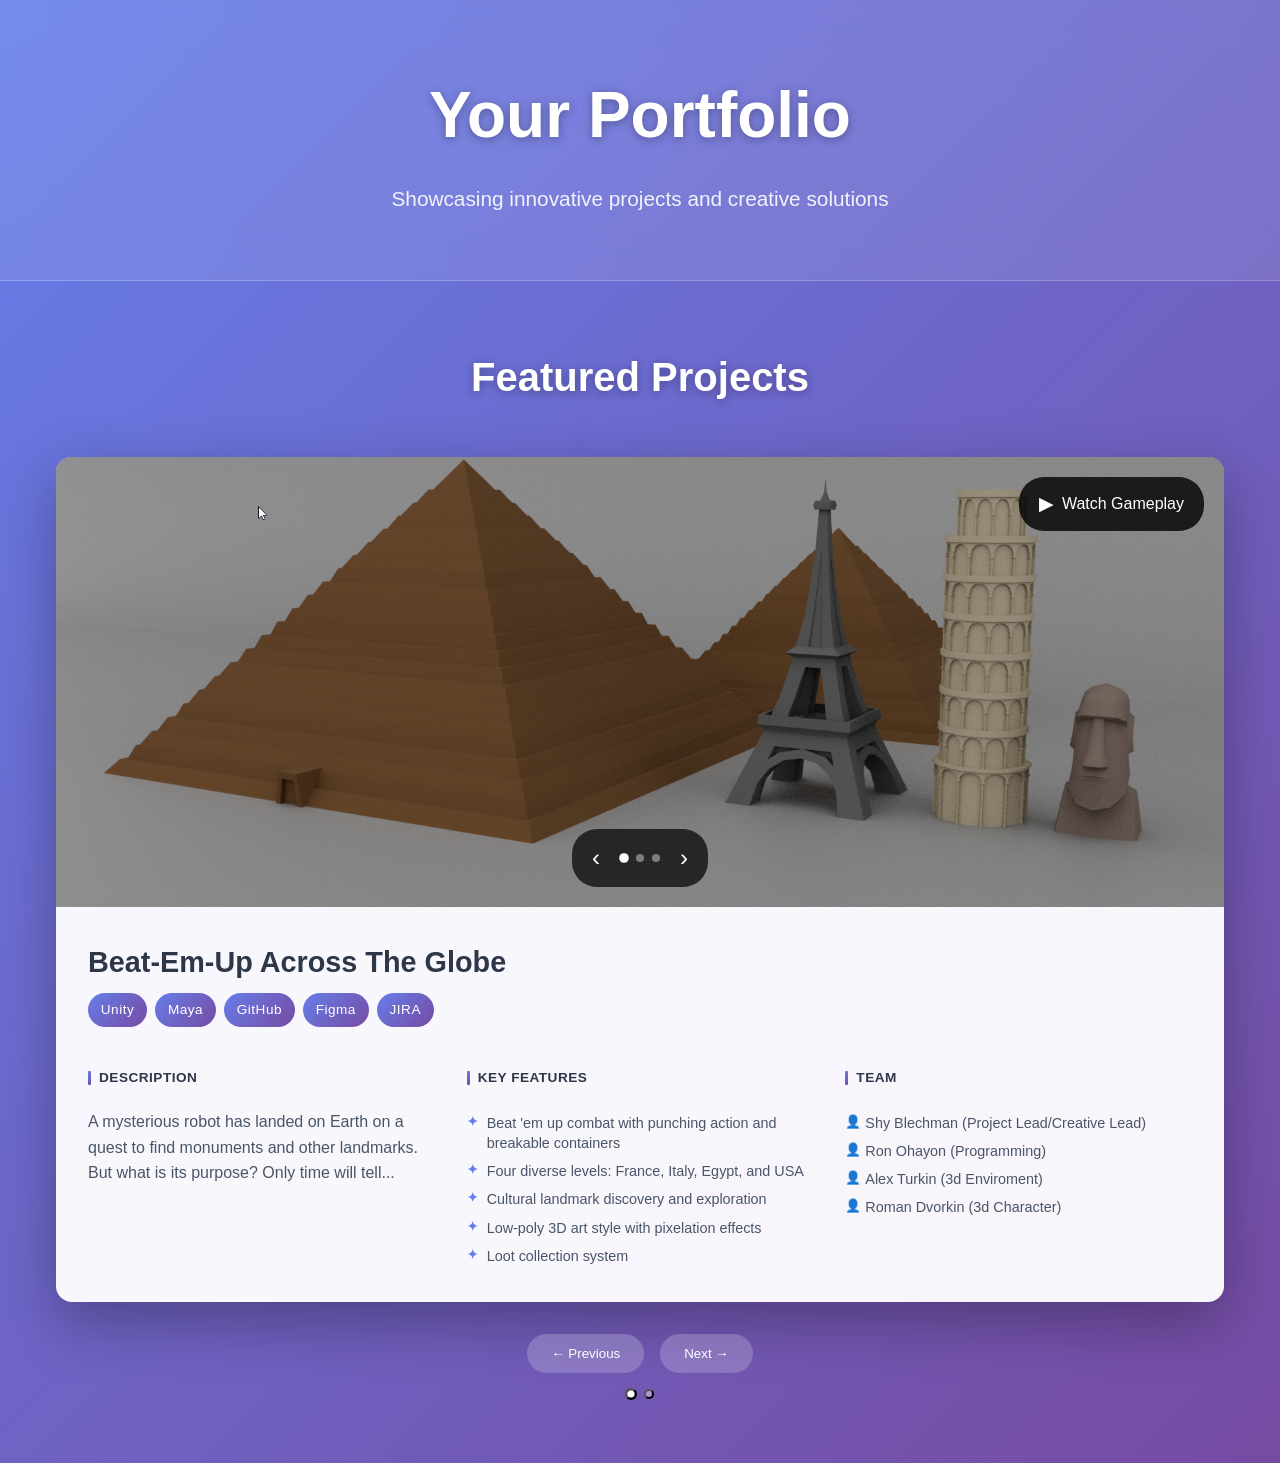
==== index.html @ 79f60201 "Update index.html" ====
<!DOCTYPE html>
<html lang="en">
<head>
    <meta charset="UTF-8">
    <meta name="viewport" content="width=device-width, initial-scale=1.0">
    <title>Your Portfolio</title>
    <style>
        :root {
            --primary-gradient: linear-gradient(135deg, #667eea 0%, #764ba2 100%);
            --card-bg: rgba(255, 255, 255, 0.95);
            --text-primary: #2d3748;
            --text-secondary: #4a5568;
            --shadow-light: 0 4px 20px rgba(0, 0, 0, 0.1);
            --shadow-heavy: 0 20px 60px rgba(0, 0, 0, 0.3);
            --border-radius: 16px;
            --transition: all 0.3s cubic-bezier(0.4, 0, 0.2, 1);
        }

        * {
            margin: 0;
            padding: 0;
            box-sizing: border-box;
        }

        body {
            font-family: -apple-system, BlinkMacSystemFont, 'Segoe UI', Roboto, Oxygen, Ubuntu, Cantarell, sans-serif;
            background: var(--primary-gradient);
            min-height: 100vh;
            line-height: 1.6;
            color: var(--text-primary);
        }

        .container {
            max-width: 1200px;
            margin: 0 auto;
            padding: 0 1rem;
        }

        .hero {
            text-align: center;
            padding: 4rem 0;
            background: rgba(255, 255, 255, 0.1);
            backdrop-filter: blur(20px);
            border-bottom: 1px solid rgba(255, 255, 255, 0.2);
        }

        .hero h1 {
            font-size: clamp(2.5rem, 5vw, 4rem);
            font-weight: 700;
            color: white;
            margin-bottom: 1rem;
            text-shadow: 0 2px 10px rgba(0, 0, 0, 0.3);
        }

        .hero p {
            font-size: clamp(1.1rem, 2vw, 1.3rem);
            color: rgba(255, 255, 255, 0.9);
            max-width: 600px;
            margin: 0 auto;
        }

        .projects {
            padding: 4rem 0;
        }

        .projects h2 {
            text-align: center;
            font-size: clamp(2rem, 4vw, 2.5rem);
            color: white;
            margin-bottom: 3rem;
            text-shadow: 0 2px 10px rgba(0, 0, 0, 0.3);
        }

        .carousel-wrapper {
            position: relative;
            overflow: hidden;
            border-radius: var(--border-radius);
            box-shadow: var(--shadow-heavy);
            background: var(--card-bg);
            backdrop-filter: blur(10px);
        }

        .carousel-track {
            display: flex;
            transition: transform 0.6s ease;
        }

        .project-card {
            min-width: 100%;
            display: flex;
            flex-direction: column;
        }

        .project-media {
            position: relative;
            height: 50vh;
            min-height: 300px;
            background: #f8f9fa;
            overflow: hidden;
        }

        .project-video,
        .project-image {
            width: 100%;
            height: 100%;
            object-fit: cover;
        }

        .project-screenshots {
            position: relative;
            width: 100%;
            height: 100%;
        }

        .video-button {
            position: absolute;
            top: 20px;
            right: 20px;
            background: rgba(0, 0, 0, 0.8);
            color: white;
            padding: 12px 20px;
            border-radius: 25px;
            cursor: pointer;
            display: flex;
            align-items: center;
            gap: 8px;
            font-weight: 500;
            transition: var(--transition);
            z-index: 10;
        }

        .video-button:hover {
            background: rgba(0, 0, 0, 0.9);
            transform: translateY(-2px);
        }

        .play-icon {
            font-size: 1.2rem;
        }

        .screenshot-carousel {
            position: relative;
            width: 100%;
            height: 100%;
        }

        .screenshot-track {
            position: relative;
            width: 100%;
            height: 100%;
        }

        .screenshot {
            position: absolute;
            top: 0;
            left: 0;
            width: 100%;
            height: 100%;
            object-fit: cover;
            opacity: 0;
            transition: opacity 0.5s ease;
        }

        .screenshot.active {
            opacity: 1;
        }

        .screenshot-nav {
            position: absolute;
            bottom: 20px;
            left: 50%;
            transform: translateX(-50%);
            display: flex;
            align-items: center;
            gap: 15px;
            background: rgba(0, 0, 0, 0.7);
            padding: 10px 15px;
            border-radius: 25px;
            backdrop-filter: blur(10px);
        }

        .screenshot-prev,
        .screenshot-next {
            background: none;
            border: none;
            color: white;
            font-size: 1.5rem;
            cursor: pointer;
            padding: 5px;
            border-radius: 50%;
            transition: var(--transition);
        }

        .screenshot-prev:hover,
        .screenshot-next:hover {
            background: rgba(255, 255, 255, 0.2);
        }

        .screenshot-dots {
            display: flex;
            gap: 8px;
        }

        .screenshot-dot {
            width: 8px;
            height: 8px;
            border-radius: 50%;
            background: rgba(255, 255, 255, 0.4);
            border: none;
            cursor: pointer;
            transition: var(--transition);
        }

        .screenshot-dot.active {
            background: white;
            transform: scale(1.2);
        }

        .video-popup {
            position: fixed;
            top: 0;
            left: 0;
            width: 100%;
            height: 100%;
            background: rgba(0, 0, 0, 0.9);
            display: none;
            justify-content: center;
            align-items: center;
            z-index: 1000;
        }

        .video-popup.active {
            display: flex;
        }

        .video-popup-content {
            position: relative;
            max-width: 90vw;
            max-height: 90vh;
        }

        .video-close {
            position: absolute;
            top: -40px;
            right: 0;
            background: none;
            border: none;
            color: white;
            font-size: 2rem;
            cursor: pointer;
            padding: 10px;
        }

        #popup-video {
            width: 100%;
            height: auto;
            max-height: 90vh;
            border-radius: 10px;
        }

        .screenshot {
            position: absolute;
            top: 0;
            left: 0;
            width: 100%;
            height: 100%;
            object-fit: cover;
            opacity: 1;
        }

        .media-placeholder {
            display: flex;
            align-items: center;
            justify-content: center;
            height: 100%;
            background: var(--primary-gradient);
            color: white;
            font-size: 1.2rem;
            font-weight: 600;
        }

        .project-content {
            padding: 2rem;
            flex-grow: 1;
            display: flex;
            flex-direction: column;
            gap: 1.5rem;
        }

        .project-header {
            margin-bottom: 1rem;
        }

        .project-title {
            font-size: 1.8rem;
            font-weight: 700;
            color: var(--text-primary);
            margin-bottom: 0.5rem;
        }

        .tech-stack {
            display: flex;
            flex-wrap: wrap;
            gap: 0.5rem;
        }

        .content-grid {
            display: grid;
            grid-template-columns: 1fr 1fr 1fr;
            gap: 2rem;
            align-items: start;
        }

        .content-column {
            display: flex;
            flex-direction: column;
            gap: 0.75rem;
        }

        .project-description {
            font-size: 1rem;
            color: var(--text-secondary);
            line-height: 1.6;
            max-height: 200px;
            overflow-y: auto;
            padding-right: 0.5rem;
        }

        .project-description::-webkit-scrollbar {
            width: 4px;
        }

        .project-description::-webkit-scrollbar-track {
            background: #f1f1f1;
            border-radius: 2px;
        }

        .project-description::-webkit-scrollbar-thumb {
            background: #c1c1c1;
            border-radius: 2px;
        }

        .project-description::-webkit-scrollbar-thumb:hover {
            background: #a8a8a8;
        }

        .section-title {
            font-size: 1rem;
            font-weight: 600;
            color: var(--text-primary);
            margin-bottom: 0.5rem;
            display: flex;
            align-items: center;
            gap: 0.5rem;
            text-transform: uppercase;
            letter-spacing: 0.5px;
            font-size: 0.85rem;
        }

        .section-title::before {
            content: '';
            width: 3px;
            height: 0.85rem;
            background: var(--primary-gradient);
            border-radius: 1px;
        }

        .feature-list,
        .team-list {
            list-style: none;
            padding: 0;
            margin: 0;
        }

        .feature-list li,
        .team-list li {
            padding: 0.25rem 0;
            color: var(--text-secondary);
            line-height: 1.4;
            position: relative;
            padding-left: 1.25rem;
            font-size: 0.9rem;
        }

        .feature-list li::before {
            content: '✦';
            position: absolute;
            left: 0;
            color: #667eea;
            font-weight: bold;
            font-size: 0.8rem;
        }

        .team-list li::before {
            content: '👤';
            position: absolute;
            left: 0;
            font-size: 0.8rem;
        }

        .tech-tag {
            background: var(--primary-gradient);
            color: white;
            padding: 0.4rem 0.8rem;
            border-radius: 20px;
            font-size: 0.85rem;
            font-weight: 500;
            letter-spacing: 0.5px;
        }

        .carousel-nav {
            display: flex;
            justify-content: center;
            gap: 1rem;
            margin-top: 2rem;
        }

        .nav-btn {
            background: rgba(255, 255, 255, 0.2);
            border: none;
            color: white;
            padding: 0.75rem 1.5rem;
            border-radius: 25px;
            cursor: pointer;
            font-weight: 500;
            backdrop-filter: blur(10px);
            transition: var(--transition);
        }

        .nav-btn:hover:not(:disabled) {
            background: rgba(255, 255, 255, 0.3);
            transform: translateY(-2px);
        }

        .nav-btn:disabled {
            opacity: 0.5;
            cursor: not-allowed;
        }

        .carousel-dots {
            display: flex;
            justify-content: center;
            gap: 0.5rem;
            margin-top: 1rem;
        }

        .dot {
            width: 10px;
            height: 10px;
            border-radius: 50%;
            background: rgba(255, 255, 255, 0.4);
            cursor: pointer;
            transition: var(--transition);
        }

        .dot.active {
            background: white;
            transform: scale(1.2);
        }

        .loading,
        .error {
            text-align: center;
            padding: 3rem;
            color: white;
            font-size: 1.1rem;
        }

        .error {
            color: #ff6b6b;
        }

        @media (max-width: 768px) {
            .project-media {
                height: 40vh;
                min-height: 250px;
            }
            
            .project-content {
                padding: 1.5rem;
            }
            
            .nav-btn {
                padding: 0.6rem 1rem;
                font-size: 0.9rem;
            }
        }
    </style>
</head>
<body>
    <header class="hero">
        <div class="container">
            <h1>Your Portfolio</h1>
            <p>Showcasing innovative projects and creative solutions</p>
        </div>
    </header>

    <main class="projects">
        <div class="container">
            <h2>Featured Projects</h2>
            <div id="carousel-container">
                <div class="loading">Loading projects...</div>
            </div>
        </div>
    </main>

    <!-- Video Popup -->
    <div id="video-popup" class="video-popup">
        <div class="video-popup-content">
            <button class="video-close">×</button>
            <video id="popup-video" controls>
                <source src="" type="video/mp4">
                Video not supported
            </video>
        </div>
    </div>

    <script>
        class Portfolio {
            constructor() {
                this.projects = [];
                this.currentIndex = 0;
                this.screenshotIntervals = new Map();
                this.init();
            }

            async init() {
                try {
                    await this.loadProjects();
                    this.render();
                    this.setupControls();
                } catch (error) {
                    console.error('Portfolio initialization failed:', error);
                    this.showError('Failed to load projects');
                }
            }

            async loadProjects() {
                // Project folders - update this array with your actual project names
                const projectFolders = ['Beat-Em-Up Across The Globe', 'Underneath'];
                
                for (const folder of projectFolders) {
                    try {
                        const project = await this.loadProject(folder);
                        if (project) this.projects.push(project);
                    } catch (error) {
                        console.warn(`Failed to load project ${folder}:`, error);
                    }
                }

                // Fallback to demo projects if none found
                if (this.projects.length === 0) {
                    this.projects = this.getDemoProjects();
                }
            }

            async loadProject(folder) {
                const project = { 
                    folder,
                    title: this.formatTitle(folder),
                    description: 'Project description not found.',
                    technologies: [],
                    media: { video: null, screenshots: [] }
                };

                // Try to load README
                try {
                    const readme = await this.fetchFile(`${folder}/README.md`);
                    if (readme) {
                        const parsed = this.parseMarkdown(readme);
                        Object.assign(project, parsed);
                    }
                } catch (error) {
                    console.warn(`No README found for ${folder}`);
                }

                // Load media files
                project.media = await this.loadMedia(folder);
                
                return project;
            }

            async fetchFile(path) {
                try {
                    const response = await fetch(path);
                    return response.ok ? await response.text() : null;
                } catch (error) {
                    return null;
                }
            }

            parseMarkdown(content) {
                const lines = content.split('\n');
                const result = { technologies: [], keyFeatures: [], team: [] };
                
                // Extract title
                const titleLine = lines.find(line => line.startsWith('# '));
                if (titleLine) {
                    result.title = titleLine.replace('# ', '').trim();
                }
                
                // Extract description (first paragraph after title)
                const descriptionStart = lines.findIndex(line => 
                    line.trim() && !line.startsWith('#') && !line.startsWith('![')
                );
                
                if (descriptionStart >= 0) {
                    const descriptionLines = [];
                    for (let i = descriptionStart; i < lines.length; i++) {
                        const line = lines[i].trim();
                        if (!line || line.startsWith('#') || line.startsWith('##')) break;
                        descriptionLines.push(line);
                    }
                    result.description = descriptionLines.join(' ').trim();
                }
                
                // Extract technologies
                const techStart = lines.findIndex(line => 
                    /^##?\s*(tech|stack|built|tools)/i.test(line)
                );
                
                if (techStart >= 0) {
                    for (let i = techStart + 1; i < lines.length; i++) {
                        const line = lines[i].trim();
                        if (!line || line.startsWith('#')) break;
                        if (line.startsWith('- ')) {
                            result.technologies.push(line.replace('- ', '').trim());
                        }
                    }
                }
                
                // Extract Key Features
                const featuresStart = lines.findIndex(line => 
                    /^##?\s*key features/i.test(line)
                );
                
                if (featuresStart >= 0) {
                    for (let i = featuresStart + 1; i < lines.length; i++) {
                        const line = lines[i].trim();
                        if (!line || line.startsWith('#')) break;
                        if (line.startsWith('- ')) {
                            result.keyFeatures.push(line.replace('- ', '').trim());
                        }
                    }
                }
                
                // Extract Team
                const teamStart = lines.findIndex(line => 
                    /^##?\s*team/i.test(line)
                );
                
                if (teamStart >= 0) {
                    for (let i = teamStart + 1; i < lines.length; i++) {
                        const line = lines[i].trim();
                        if (!line || line.startsWith('#')) break;
                        if (line.startsWith('- ')) {
                            result.team.push(line.replace('- ', '').trim());
                        }
                    }
                }
                
                return result;
            }

            async loadMedia(folder) {
                const media = { video: null, screenshots: [] };
                
                // Try to find video
                const videoExts = ['mp4', 'webm', 'mov'];
                for (const ext of videoExts) {
                    const videoPath = `${folder}/demo.${ext}`;
                    if (await this.fileExists(videoPath)) {
                        media.video = videoPath;
                        break;
                    }
                }
                
                // Try to find screenshots
                const imageExts = ['jpg', 'jpeg', 'png', 'gif', 'webp'];
                for (let i = 1; i <= 5; i++) {
                    for (const ext of imageExts) {
                        const imagePath = `${folder}/screenshot${i}.${ext}`;
                        if (await this.fileExists(imagePath)) {
                            media.screenshots.push(imagePath);
                            break;
                        }
                    }
                }
                
                return media;
            }

            async fileExists(path) {
                try {
                    const response = await fetch(path, { method: 'HEAD' });
                    return response.ok;
                } catch (error) {
                    return false;
                }
            }

            formatTitle(folder) {
                return folder
                    .replace(/[-_]/g, ' ')
                    .replace(/\b\w/g, l => l.toUpperCase());
            }

            getDemoProjects() {
                return [
                    {
                        title: "E-Commerce Platform",
                        description: "A full-stack e-commerce solution with modern UI/UX, secure payment processing, and real-time inventory management.",
                        technologies: ["React", "Node.js", "MongoDB", "Stripe", "AWS"],
                        media: { video: null, screenshots: [] }
                    },
                    {
                        title: "AI Chat Assistant",
                        description: "An intelligent conversational AI powered by machine learning algorithms with natural language processing capabilities.",
                        technologies: ["Python", "TensorFlow", "FastAPI", "React", "Docker"],
                        media: { video: null, screenshots: [] }
                    },
                    {
                        title: "Portfolio Dashboard",
                        description: "A comprehensive analytics dashboard for tracking project performance and user engagement with real-time data visualization.",
                        technologies: ["Vue.js", "D3.js", "Express", "PostgreSQL", "Redis"],
                        media: { video: null, screenshots: [] }
                    }
                ];
            }

            render() {
                const container = document.getElementById('carousel-container');
                
                if (this.projects.length === 0) {
                    container.innerHTML = '<div class="error">No projects found</div>';
                    return;
                }

                container.innerHTML = `
                    <div class="carousel-wrapper">
                        <div class="carousel-track" id="carousel-track">
                            ${this.projects.map(project => this.renderProject(project)).join('')}
                        </div>
                    </div>
                    ${this.renderControls()}
                `;
            }

            renderProject(project) {
                const mediaHTML = this.renderMedia(project.media);
                const techHTML = project.technologies
                    .map(tech => `<span class="tech-tag">${tech}</span>`)
                    .join('');

                const featuresHTML = project.keyFeatures && project.keyFeatures.length > 0 ? `
                    <div class="content-column">
                        <h4 class="section-title">Key Features</h4>
                        <ul class="feature-list">
                            ${project.keyFeatures.map(feature => `<li>${feature}</li>`).join('')}
                        </ul>
                    </div>
                ` : '<div class="content-column"></div>';

                const teamHTML = project.team && project.team.length > 0 ? `
                    <div class="content-column">
                        <h4 class="section-title">Team</h4>
                        <ul class="team-list">
                            ${project.team.map(member => `<li>${member}</li>`).join('')}
                        </ul>
                    </div>
                ` : '<div class="content-column"></div>';

                return `
                    <article class="project-card">
                        <div class="project-media">
                            ${mediaHTML}
                        </div>
                        <div class="project-content">
                            <div class="project-header">
                                <h3 class="project-title">${project.title}</h3>
                                <div class="tech-stack">${techHTML}</div>
                            </div>
                            <div class="content-grid">
                                <div class="content-column">
                                    <h4 class="section-title">Description</h4>
                                    <div class="project-description">${project.description}</div>
                                </div>
                                ${featuresHTML}
                                ${teamHTML}
                            </div>
                        </div>
                    </article>
                `;
            }

            renderMedia(media) {
                let mediaHTML = '';
                
                // Add video button if available
                if (media.video) {
                    mediaHTML += `
                        <div class="video-button" data-video="${media.video}">
                            <div class="play-icon">▶</div>
                            <span>Watch Gameplay</span>
                        </div>
                    `;
                }
                
                // Add screenshot carousel
                if (media.screenshots.length > 0) {
                    mediaHTML += `
                        <div class="screenshot-carousel">
                            <div class="screenshot-track">
                                ${media.screenshots.map((screenshot, index) => 
                                    `<img src="${screenshot}" alt="Screenshot ${index + 1}" class="screenshot ${index === 0 ? 'active' : ''}">`
                                ).join('')}
                            </div>
                            ${media.screenshots.length > 1 ? `
                                <div class="screenshot-nav">
                                    <button class="screenshot-prev">‹</button>
                                    <div class="screenshot-dots">
                                        ${media.screenshots.map((_, index) => 
                                            `<button class="screenshot-dot ${index === 0 ? 'active' : ''}" data-index="${index}"></button>`
                                        ).join('')}
                                    </div>
                                    <button class="screenshot-next">›</button>
                                </div>
                            ` : ''}
                        </div>
                    `;
                }
                
                if (mediaHTML) {
                    return `<div class="project-media">${mediaHTML}</div>`;
                }
                
                return '<div class="media-placeholder">No media available</div>';
            }

            renderControls() {
                if (this.projects.length <= 1) return '';

                return `
                    <div class="carousel-nav">
                        <button class="nav-btn" id="prev-btn">← Previous</button>
                        <button class="nav-btn" id="next-btn">Next →</button>
                    </div>
                    <div class="carousel-dots">
                        ${this.projects.map((_, index) => 
                            `<button class="dot ${index === 0 ? 'active' : ''}" data-index="${index}"></button>`
                        ).join('')}
                    </div>
                `;
            }

            setupControls() {
                const prevBtn = document.getElementById('prev-btn');
                const nextBtn = document.getElementById('next-btn');
                const dots = document.querySelectorAll('.dot');

                prevBtn?.addEventListener('click', () => this.goToPrevious());
                nextBtn?.addEventListener('click', () => this.goToNext());

                dots.forEach((dot, index) => {
                    dot.addEventListener('click', () => this.goToSlide(index));
                });

                this.setupScreenshotCarousels();
                this.setupVideoPopup();
            }

            setupScreenshotCarousels() {
                const carousels = document.querySelectorAll('.screenshot-carousel');
                
                carousels.forEach((carousel, carouselIndex) => {
                    const screenshots = carousel.querySelectorAll('.screenshot');
                    const prevBtn = carousel.querySelector('.screenshot-prev');
                    const nextBtn = carousel.querySelector('.screenshot-next');
                    const dots = carousel.querySelectorAll('.screenshot-dot');
                    
                    if (screenshots.length > 1) {
                        let currentIndex = 0;
                        
                        const updateScreenshots = () => {
                            screenshots.forEach((screenshot, index) => {
                                screenshot.classList.toggle('active', index === currentIndex);
                            });
                            
                            dots.forEach((dot, index) => {
                                dot.classList.toggle('active', index === currentIndex);
                            });
                        };
                        
                        // Navigation buttons
                        prevBtn?.addEventListener('click', () => {
                            currentIndex = currentIndex > 0 ? currentIndex - 1 : screenshots.length - 1;
                            updateScreenshots();
                        });
                        
                        nextBtn?.addEventListener('click', () => {
                            currentIndex = (currentIndex + 1) % screenshots.length;
                            updateScreenshots();
                        });
                        
                        // Dot navigation
                        dots.forEach((dot, index) => {
                            dot.addEventListener('click', () => {
                                currentIndex = index;
                                updateScreenshots();
                            });
                        });
                    }
                });
            }

            setupVideoPopup() {
                const videoButtons = document.querySelectorAll('.video-button');
                const videoPopup = document.getElementById('video-popup');
                const popupVideo = document.getElementById('popup-video');
                const closeBtn = document.querySelector('.video-close');
                
                videoButtons.forEach(button => {
                    button.addEventListener('click', () => {
                        const videoSrc = button.getAttribute('data-video');
                        popupVideo.src = videoSrc;
                        videoPopup.classList.add('active');
                        popupVideo.play();
                    });
                });
                
                closeBtn?.addEventListener('click', () => {
                    videoPopup.classList.remove('active');
                    popupVideo.pause();
                    popupVideo.src = '';
                });
                
                // Close on background click
                videoPopup.addEventListener('click', (e) => {
                    if (e.target === videoPopup) {
                        videoPopup.classList.remove('active');
                        popupVideo.pause();
                        popupVideo.src = '';
                    }
                });
                
                // Close on escape key
                document.addEventListener('keydown', (e) => {
                    if (e.key === 'Escape' && videoPopup.classList.contains('active')) {
                        videoPopup.classList.remove('active');
                        popupVideo.pause();
                        popupVideo.src = '';
                    }
                });
            }

            goToPrevious() {
                this.currentIndex = this.currentIndex > 0 ? this.currentIndex - 1 : this.projects.length - 1;
                this.updateCarousel();
            }

            goToNext() {
                this.currentIndex = (this.currentIndex + 1) % this.projects.length;
                this.updateCarousel();
            }

            goToSlide(index) {
                this.currentIndex = index;
                this.updateCarousel();
            }

            updateCarousel() {
                const track = document.getElementById('carousel-track');
                const dots = document.querySelectorAll('.dot');
                
                track.style.transform = `translateX(-${this.currentIndex * 100}%)`;
                
                dots.forEach((dot, index) => {
                    dot.classList.toggle('active', index === this.currentIndex);
                });
            }

            showError(message) {
                const container = document.getElementById('carousel-container');
                container.innerHTML = `<div class="error">${message}</div>`;
            }
        }

        // Initialize when DOM is ready
        document.addEventListener('DOMContentLoaded', () => {
            new Portfolio();
        });
    </script>
</body>
</html>
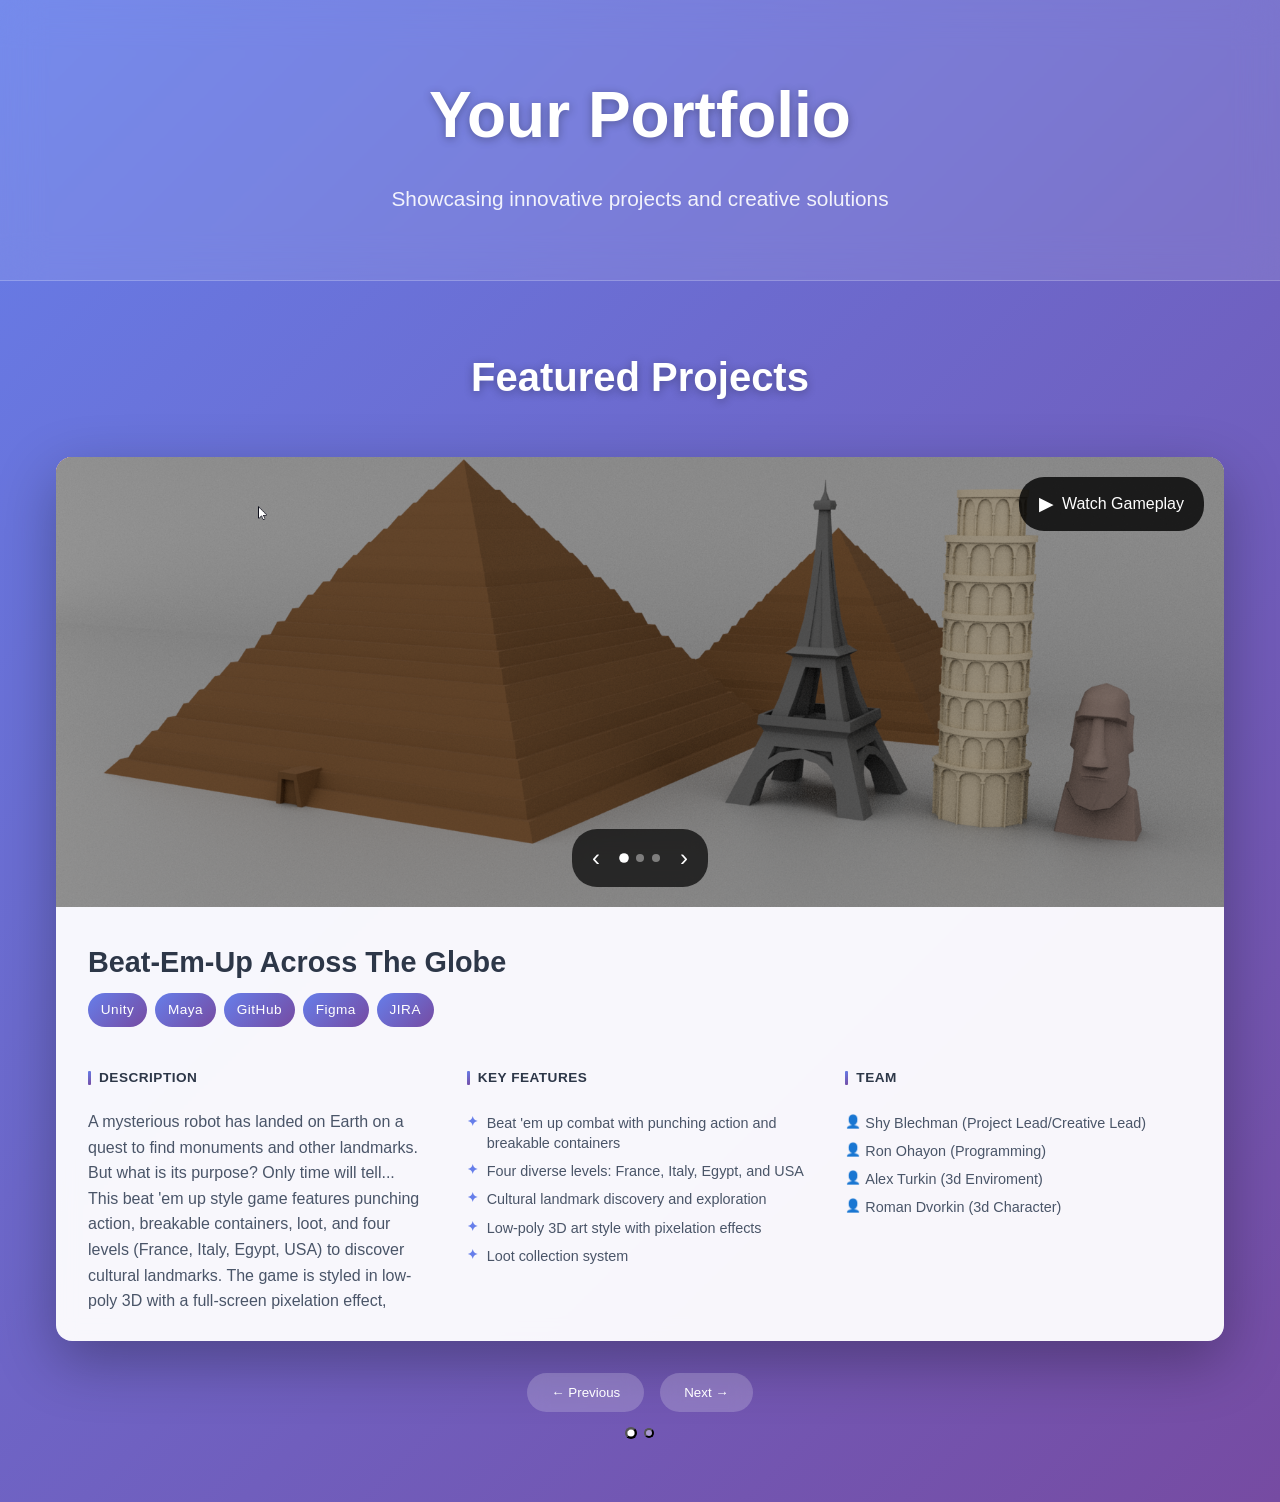
==== commit c3c7c76a: "Update index.html" ====
--- a/index.html
+++ b/index.html
@@ -324,6 +324,7 @@
             max-height: 200px;
             overflow-y: auto;
             padding-right: 0.5rem;
+            white-space: pre-line;
         }
 
         .project-description::-webkit-scrollbar {
@@ -599,7 +600,7 @@
                     result.title = titleLine.replace('# ', '').trim();
                 }
                 
-                // Extract description (first paragraph after title)
+                // Extract description (all paragraphs after title until first section)
                 const descriptionStart = lines.findIndex(line => 
                     line.trim() && !line.startsWith('#') && !line.startsWith('![')
                 );
@@ -608,10 +609,15 @@
                     const descriptionLines = [];
                     for (let i = descriptionStart; i < lines.length; i++) {
                         const line = lines[i].trim();
-                        if (!line || line.startsWith('#') || line.startsWith('##')) break;
-                        descriptionLines.push(line);
-                    }
-                    result.description = descriptionLines.join(' ').trim();
+                        // Stop at first section header (## or ###)
+                        if (line.startsWith('##') || line.startsWith('###')) break;
+                        // Include non-empty lines and empty lines (for paragraph breaks)
+                        if (line || descriptionLines.length > 0) {
+                            descriptionLines.push(line);
+                        }
+                    }
+                    // Join with double spaces to preserve paragraph breaks
+                    result.description = descriptionLines.join('  ').trim();
                 }
                 
                 // Extract technologies
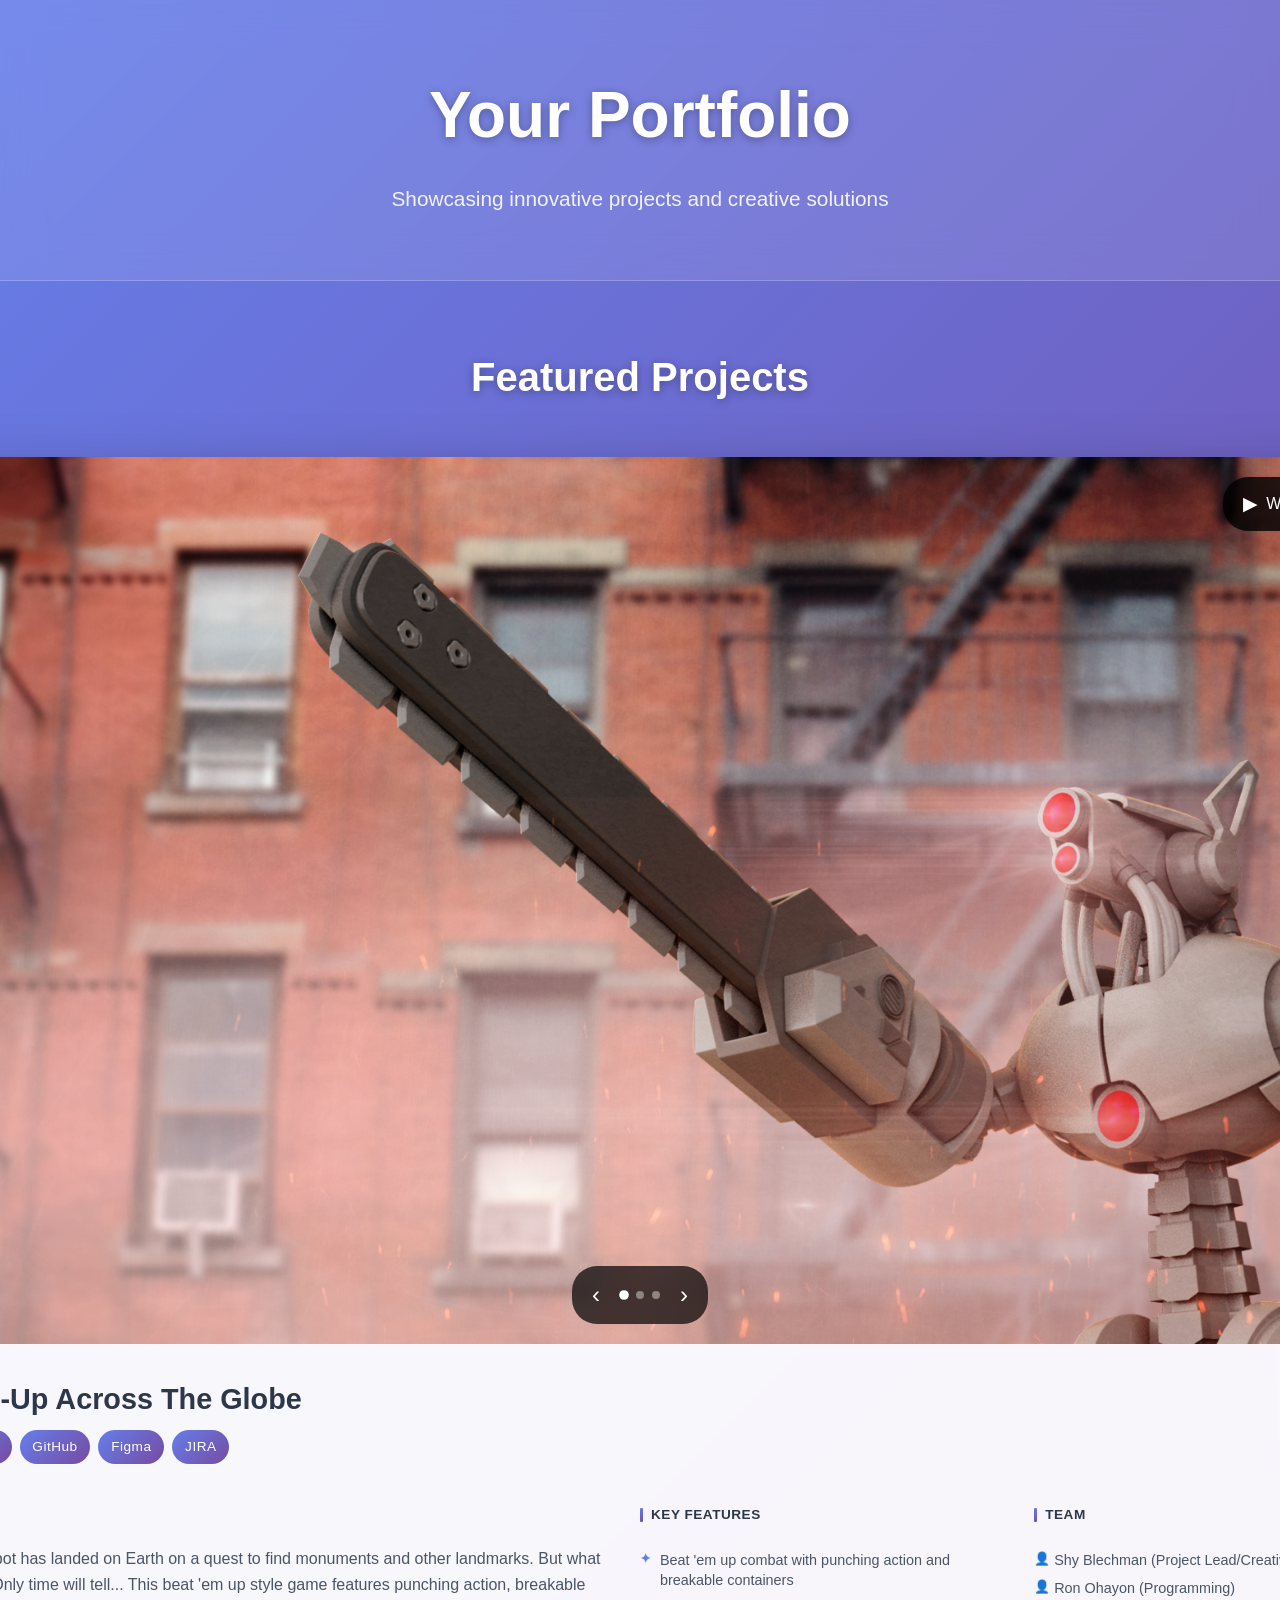
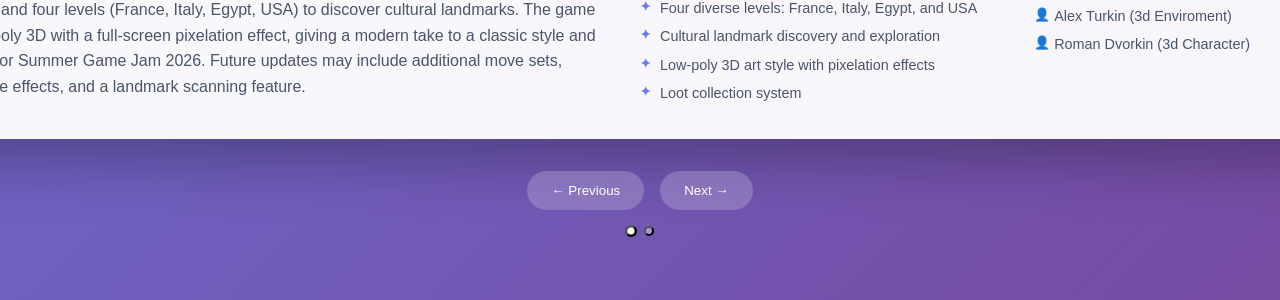
==== commit 1d7b550f: "Style" ====
--- a/index.html
+++ b/index.html
@@ -78,6 +78,8 @@
             box-shadow: var(--shadow-heavy);
             background: var(--card-bg);
             backdrop-filter: blur(10px);
+            width: 135%;
+            margin-left: -17.5%;
         }
 
         .carousel-track {
@@ -93,8 +95,7 @@
 
         .project-media {
             position: relative;
-            height: 50vh;
-            min-height: 300px;
+            aspect-ratio: 16/9;
             background: #f8f9fa;
             overflow: hidden;
         }
@@ -258,15 +259,7 @@
             border-radius: 10px;
         }
 
-        .screenshot {
-            position: absolute;
-            top: 0;
-            left: 0;
-            width: 100%;
-            height: 100%;
-            object-fit: cover;
-            opacity: 1;
-        }
+
 
         .media-placeholder {
             display: flex;
@@ -306,7 +299,7 @@
 
         .content-grid {
             display: grid;
-            grid-template-columns: 1fr 1fr 1fr;
+            grid-template-columns: 2fr 1fr 1fr;
             gap: 2rem;
             align-items: start;
         }
@@ -321,28 +314,7 @@
             font-size: 1rem;
             color: var(--text-secondary);
             line-height: 1.6;
-            max-height: 200px;
-            overflow-y: auto;
-            padding-right: 0.5rem;
             white-space: pre-line;
-        }
-
-        .project-description::-webkit-scrollbar {
-            width: 4px;
-        }
-
-        .project-description::-webkit-scrollbar-track {
-            background: #f1f1f1;
-            border-radius: 2px;
-        }
-
-        .project-description::-webkit-scrollbar-thumb {
-            background: #c1c1c1;
-            border-radius: 2px;
-        }
-
-        .project-description::-webkit-scrollbar-thumb:hover {
-            background: #a8a8a8;
         }
 
         .section-title {
@@ -888,12 +860,16 @@
                         let currentIndex = 0;
                         
                         const updateScreenshots = () => {
+                            console.log(`Updating carousel ${carouselIndex}, currentIndex: ${currentIndex}`);
                             screenshots.forEach((screenshot, index) => {
-                                screenshot.classList.toggle('active', index === currentIndex);
+                                const isActive = index === currentIndex;
+                                screenshot.classList.toggle('active', isActive);
+                                console.log(`Screenshot ${index}: ${isActive ? 'active' : 'inactive'}`);
                             });
                             
                             dots.forEach((dot, index) => {
-                                dot.classList.toggle('active', index === currentIndex);
+                                const isActive = index === currentIndex;
+                                dot.classList.toggle('active', isActive);
                             });
                         };
                         
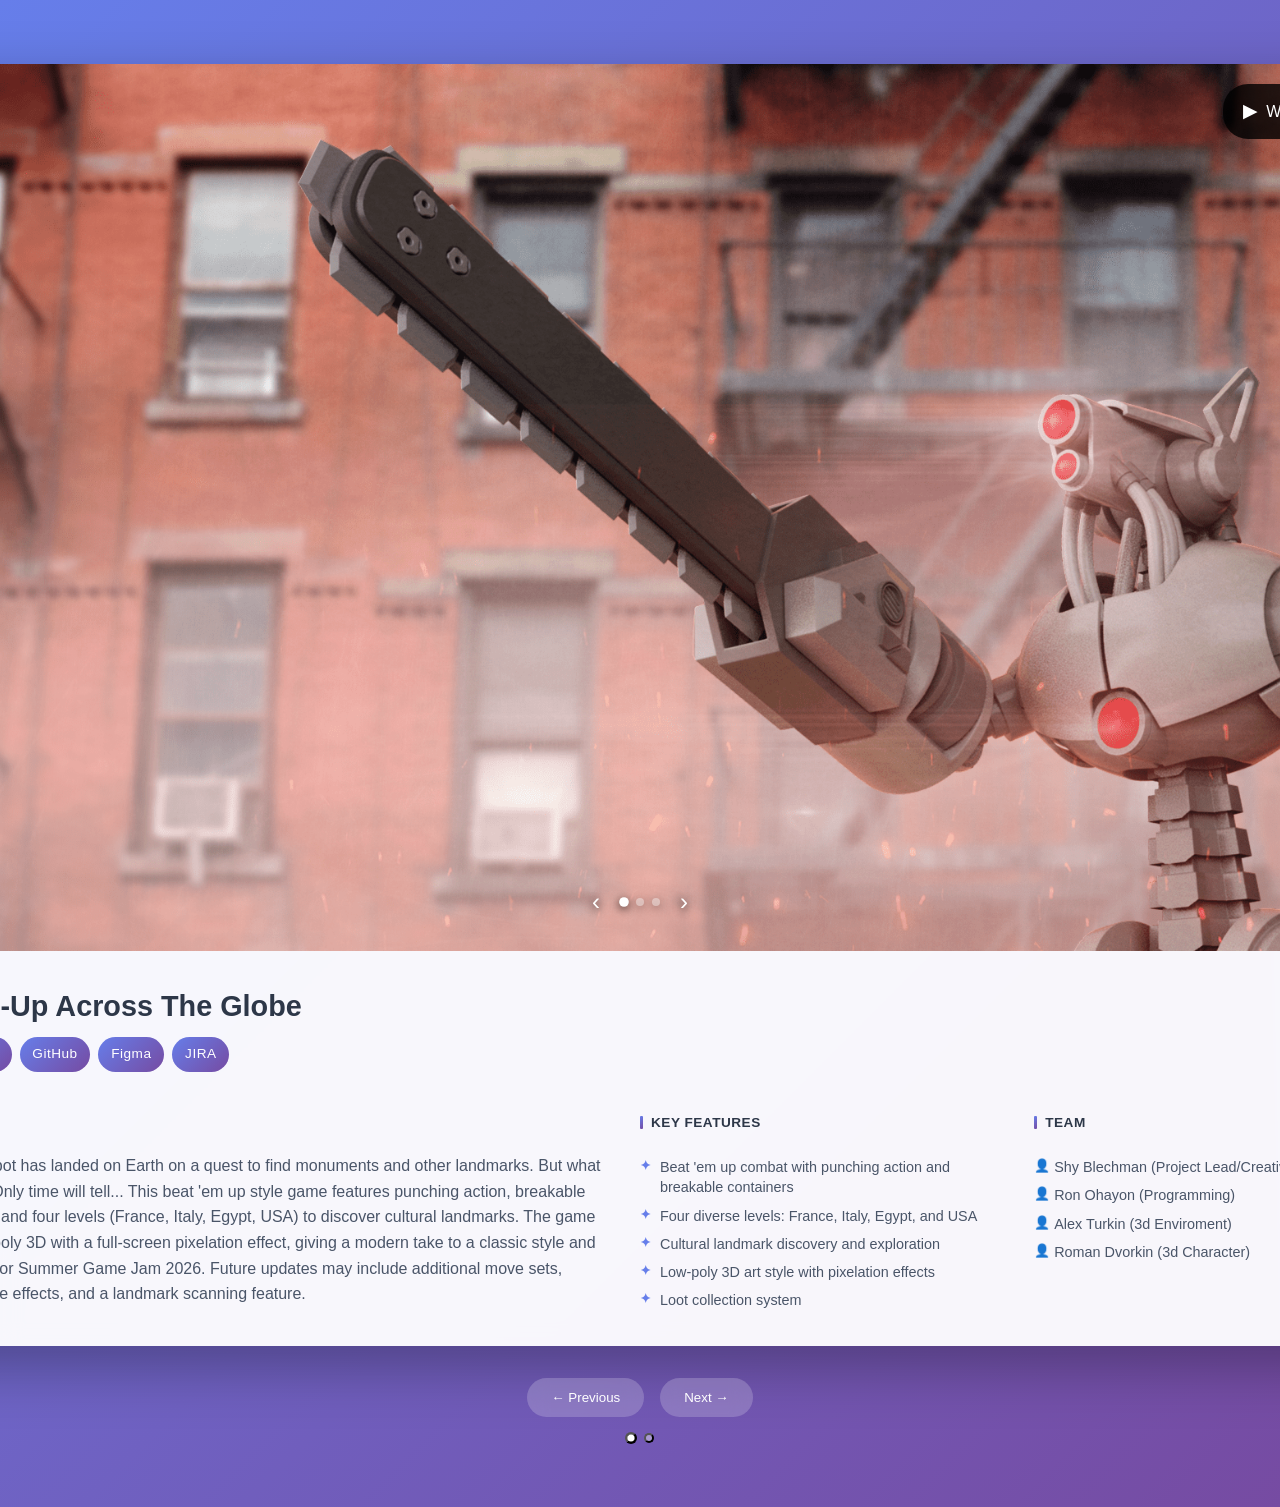
==== commit 2a3781a7: "Loading" ====
--- a/index.html
+++ b/index.html
@@ -4,473 +4,12 @@
     <meta charset="UTF-8">
     <meta name="viewport" content="width=device-width, initial-scale=1.0">
     <title>Your Portfolio</title>
-    <style>
-        :root {
-            --primary-gradient: linear-gradient(135deg, #667eea 0%, #764ba2 100%);
-            --card-bg: rgba(255, 255, 255, 0.95);
-            --text-primary: #2d3748;
-            --text-secondary: #4a5568;
-            --shadow-light: 0 4px 20px rgba(0, 0, 0, 0.1);
-            --shadow-heavy: 0 20px 60px rgba(0, 0, 0, 0.3);
-            --border-radius: 16px;
-            --transition: all 0.3s cubic-bezier(0.4, 0, 0.2, 1);
-        }
-
-        * {
-            margin: 0;
-            padding: 0;
-            box-sizing: border-box;
-        }
-
-        body {
-            font-family: -apple-system, BlinkMacSystemFont, 'Segoe UI', Roboto, Oxygen, Ubuntu, Cantarell, sans-serif;
-            background: var(--primary-gradient);
-            min-height: 100vh;
-            line-height: 1.6;
-            color: var(--text-primary);
-        }
-
-        .container {
-            max-width: 1200px;
-            margin: 0 auto;
-            padding: 0 1rem;
-        }
-
-        .hero {
-            text-align: center;
-            padding: 4rem 0;
-            background: rgba(255, 255, 255, 0.1);
-            backdrop-filter: blur(20px);
-            border-bottom: 1px solid rgba(255, 255, 255, 0.2);
-        }
-
-        .hero h1 {
-            font-size: clamp(2.5rem, 5vw, 4rem);
-            font-weight: 700;
-            color: white;
-            margin-bottom: 1rem;
-            text-shadow: 0 2px 10px rgba(0, 0, 0, 0.3);
-        }
-
-        .hero p {
-            font-size: clamp(1.1rem, 2vw, 1.3rem);
-            color: rgba(255, 255, 255, 0.9);
-            max-width: 600px;
-            margin: 0 auto;
-        }
-
-        .projects {
-            padding: 4rem 0;
-        }
-
-        .projects h2 {
-            text-align: center;
-            font-size: clamp(2rem, 4vw, 2.5rem);
-            color: white;
-            margin-bottom: 3rem;
-            text-shadow: 0 2px 10px rgba(0, 0, 0, 0.3);
-        }
-
-        .carousel-wrapper {
-            position: relative;
-            overflow: hidden;
-            border-radius: var(--border-radius);
-            box-shadow: var(--shadow-heavy);
-            background: var(--card-bg);
-            backdrop-filter: blur(10px);
-            width: 135%;
-            margin-left: -17.5%;
-        }
-
-        .carousel-track {
-            display: flex;
-            transition: transform 0.6s ease;
-        }
-
-        .project-card {
-            min-width: 100%;
-            display: flex;
-            flex-direction: column;
-        }
-
-        .project-media {
-            position: relative;
-            aspect-ratio: 16/9;
-            background: #f8f9fa;
-            overflow: hidden;
-        }
-
-        .project-video,
-        .project-image {
-            width: 100%;
-            height: 100%;
-            object-fit: cover;
-        }
-
-        .project-screenshots {
-            position: relative;
-            width: 100%;
-            height: 100%;
-        }
-
-        .video-button {
-            position: absolute;
-            top: 20px;
-            right: 20px;
-            background: rgba(0, 0, 0, 0.8);
-            color: white;
-            padding: 12px 20px;
-            border-radius: 25px;
-            cursor: pointer;
-            display: flex;
-            align-items: center;
-            gap: 8px;
-            font-weight: 500;
-            transition: var(--transition);
-            z-index: 10;
-        }
-
-        .video-button:hover {
-            background: rgba(0, 0, 0, 0.9);
-            transform: translateY(-2px);
-        }
-
-        .play-icon {
-            font-size: 1.2rem;
-        }
-
-        .screenshot-carousel {
-            position: relative;
-            width: 100%;
-            height: 100%;
-        }
-
-        .screenshot-track {
-            position: relative;
-            width: 100%;
-            height: 100%;
-        }
-
-        .screenshot {
-            position: absolute;
-            top: 0;
-            left: 0;
-            width: 100%;
-            height: 100%;
-            object-fit: cover;
-            opacity: 0;
-            transition: opacity 0.5s ease;
-        }
-
-        .screenshot.active {
-            opacity: 1;
-        }
-
-        .screenshot-nav {
-            position: absolute;
-            bottom: 20px;
-            left: 50%;
-            transform: translateX(-50%);
-            display: flex;
-            align-items: center;
-            gap: 15px;
-            background: rgba(0, 0, 0, 0.7);
-            padding: 10px 15px;
-            border-radius: 25px;
-            backdrop-filter: blur(10px);
-        }
-
-        .screenshot-prev,
-        .screenshot-next {
-            background: none;
-            border: none;
-            color: white;
-            font-size: 1.5rem;
-            cursor: pointer;
-            padding: 5px;
-            border-radius: 50%;
-            transition: var(--transition);
-        }
-
-        .screenshot-prev:hover,
-        .screenshot-next:hover {
-            background: rgba(255, 255, 255, 0.2);
-        }
-
-        .screenshot-dots {
-            display: flex;
-            gap: 8px;
-        }
-
-        .screenshot-dot {
-            width: 8px;
-            height: 8px;
-            border-radius: 50%;
-            background: rgba(255, 255, 255, 0.4);
-            border: none;
-            cursor: pointer;
-            transition: var(--transition);
-        }
-
-        .screenshot-dot.active {
-            background: white;
-            transform: scale(1.2);
-        }
-
-        .video-popup {
-            position: fixed;
-            top: 0;
-            left: 0;
-            width: 100%;
-            height: 100%;
-            background: rgba(0, 0, 0, 0.9);
-            display: none;
-            justify-content: center;
-            align-items: center;
-            z-index: 1000;
-        }
-
-        .video-popup.active {
-            display: flex;
-        }
-
-        .video-popup-content {
-            position: relative;
-            max-width: 90vw;
-            max-height: 90vh;
-        }
-
-        .video-close {
-            position: absolute;
-            top: -40px;
-            right: 0;
-            background: none;
-            border: none;
-            color: white;
-            font-size: 2rem;
-            cursor: pointer;
-            padding: 10px;
-        }
-
-        #popup-video {
-            width: 100%;
-            height: auto;
-            max-height: 90vh;
-            border-radius: 10px;
-        }
-
-
-
-        .media-placeholder {
-            display: flex;
-            align-items: center;
-            justify-content: center;
-            height: 100%;
-            background: var(--primary-gradient);
-            color: white;
-            font-size: 1.2rem;
-            font-weight: 600;
-        }
-
-        .project-content {
-            padding: 2rem;
-            flex-grow: 1;
-            display: flex;
-            flex-direction: column;
-            gap: 1.5rem;
-        }
-
-        .project-header {
-            margin-bottom: 1rem;
-        }
-
-        .project-title {
-            font-size: 1.8rem;
-            font-weight: 700;
-            color: var(--text-primary);
-            margin-bottom: 0.5rem;
-        }
-
-        .tech-stack {
-            display: flex;
-            flex-wrap: wrap;
-            gap: 0.5rem;
-        }
-
-        .content-grid {
-            display: grid;
-            grid-template-columns: 2fr 1fr 1fr;
-            gap: 2rem;
-            align-items: start;
-        }
-
-        .content-column {
-            display: flex;
-            flex-direction: column;
-            gap: 0.75rem;
-        }
-
-        .project-description {
-            font-size: 1rem;
-            color: var(--text-secondary);
-            line-height: 1.6;
-            white-space: pre-line;
-        }
-
-        .section-title {
-            font-size: 1rem;
-            font-weight: 600;
-            color: var(--text-primary);
-            margin-bottom: 0.5rem;
-            display: flex;
-            align-items: center;
-            gap: 0.5rem;
-            text-transform: uppercase;
-            letter-spacing: 0.5px;
-            font-size: 0.85rem;
-        }
-
-        .section-title::before {
-            content: '';
-            width: 3px;
-            height: 0.85rem;
-            background: var(--primary-gradient);
-            border-radius: 1px;
-        }
-
-        .feature-list,
-        .team-list {
-            list-style: none;
-            padding: 0;
-            margin: 0;
-        }
-
-        .feature-list li,
-        .team-list li {
-            padding: 0.25rem 0;
-            color: var(--text-secondary);
-            line-height: 1.4;
-            position: relative;
-            padding-left: 1.25rem;
-            font-size: 0.9rem;
-        }
-
-        .feature-list li::before {
-            content: '✦';
-            position: absolute;
-            left: 0;
-            color: #667eea;
-            font-weight: bold;
-            font-size: 0.8rem;
-        }
-
-        .team-list li::before {
-            content: '👤';
-            position: absolute;
-            left: 0;
-            font-size: 0.8rem;
-        }
-
-        .tech-tag {
-            background: var(--primary-gradient);
-            color: white;
-            padding: 0.4rem 0.8rem;
-            border-radius: 20px;
-            font-size: 0.85rem;
-            font-weight: 500;
-            letter-spacing: 0.5px;
-        }
-
-        .carousel-nav {
-            display: flex;
-            justify-content: center;
-            gap: 1rem;
-            margin-top: 2rem;
-        }
-
-        .nav-btn {
-            background: rgba(255, 255, 255, 0.2);
-            border: none;
-            color: white;
-            padding: 0.75rem 1.5rem;
-            border-radius: 25px;
-            cursor: pointer;
-            font-weight: 500;
-            backdrop-filter: blur(10px);
-            transition: var(--transition);
-        }
-
-        .nav-btn:hover:not(:disabled) {
-            background: rgba(255, 255, 255, 0.3);
-            transform: translateY(-2px);
-        }
-
-        .nav-btn:disabled {
-            opacity: 0.5;
-            cursor: not-allowed;
-        }
-
-        .carousel-dots {
-            display: flex;
-            justify-content: center;
-            gap: 0.5rem;
-            margin-top: 1rem;
-        }
-
-        .dot {
-            width: 10px;
-            height: 10px;
-            border-radius: 50%;
-            background: rgba(255, 255, 255, 0.4);
-            cursor: pointer;
-            transition: var(--transition);
-        }
-
-        .dot.active {
-            background: white;
-            transform: scale(1.2);
-        }
-
-        .loading,
-        .error {
-            text-align: center;
-            padding: 3rem;
-            color: white;
-            font-size: 1.1rem;
-        }
-
-        .error {
-            color: #ff6b6b;
-        }
-
-        @media (max-width: 768px) {
-            .project-media {
-                height: 40vh;
-                min-height: 250px;
-            }
-            
-            .project-content {
-                padding: 1.5rem;
-            }
-            
-            .nav-btn {
-                padding: 0.6rem 1rem;
-                font-size: 0.9rem;
-            }
-        }
-    </style>
+    <link rel="stylesheet" href="styles.css">
+    <link rel="stylesheet" href="mobile.css">
 </head>
 <body>
-    <header class="hero">
-        <div class="container">
-            <h1>Your Portfolio</h1>
-            <p>Showcasing innovative projects and creative solutions</p>
-        </div>
-    </header>
-
     <main class="projects">
         <div class="container">
-            <h2>Featured Projects</h2>
             <div id="carousel-container">
                 <div class="loading">Loading projects...</div>
             </div>
@@ -488,489 +27,6 @@
         </div>
     </div>
 
-    <script>
-        class Portfolio {
-            constructor() {
-                this.projects = [];
-                this.currentIndex = 0;
-                this.screenshotIntervals = new Map();
-                this.init();
-            }
-
-            async init() {
-                try {
-                    await this.loadProjects();
-                    this.render();
-                    this.setupControls();
-                } catch (error) {
-                    console.error('Portfolio initialization failed:', error);
-                    this.showError('Failed to load projects');
-                }
-            }
-
-            async loadProjects() {
-                // Project folders - update this array with your actual project names
-                const projectFolders = ['Beat-Em-Up Across The Globe', 'Underneath'];
-                
-                for (const folder of projectFolders) {
-                    try {
-                        const project = await this.loadProject(folder);
-                        if (project) this.projects.push(project);
-                    } catch (error) {
-                        console.warn(`Failed to load project ${folder}:`, error);
-                    }
-                }
-
-                // Fallback to demo projects if none found
-                if (this.projects.length === 0) {
-                    this.projects = this.getDemoProjects();
-                }
-            }
-
-            async loadProject(folder) {
-                const project = { 
-                    folder,
-                    title: this.formatTitle(folder),
-                    description: 'Project description not found.',
-                    technologies: [],
-                    media: { video: null, screenshots: [] }
-                };
-
-                // Try to load README
-                try {
-                    const readme = await this.fetchFile(`${folder}/README.md`);
-                    if (readme) {
-                        const parsed = this.parseMarkdown(readme);
-                        Object.assign(project, parsed);
-                    }
-                } catch (error) {
-                    console.warn(`No README found for ${folder}`);
-                }
-
-                // Load media files
-                project.media = await this.loadMedia(folder);
-                
-                return project;
-            }
-
-            async fetchFile(path) {
-                try {
-                    const response = await fetch(path);
-                    return response.ok ? await response.text() : null;
-                } catch (error) {
-                    return null;
-                }
-            }
-
-            parseMarkdown(content) {
-                const lines = content.split('\n');
-                const result = { technologies: [], keyFeatures: [], team: [] };
-                
-                // Extract title
-                const titleLine = lines.find(line => line.startsWith('# '));
-                if (titleLine) {
-                    result.title = titleLine.replace('# ', '').trim();
-                }
-                
-                // Extract description (all paragraphs after title until first section)
-                const descriptionStart = lines.findIndex(line => 
-                    line.trim() && !line.startsWith('#') && !line.startsWith('![')
-                );
-                
-                if (descriptionStart >= 0) {
-                    const descriptionLines = [];
-                    for (let i = descriptionStart; i < lines.length; i++) {
-                        const line = lines[i].trim();
-                        // Stop at first section header (## or ###)
-                        if (line.startsWith('##') || line.startsWith('###')) break;
-                        // Include non-empty lines and empty lines (for paragraph breaks)
-                        if (line || descriptionLines.length > 0) {
-                            descriptionLines.push(line);
-                        }
-                    }
-                    // Join with double spaces to preserve paragraph breaks
-                    result.description = descriptionLines.join('  ').trim();
-                }
-                
-                // Extract technologies
-                const techStart = lines.findIndex(line => 
-                    /^##?\s*(tech|stack|built|tools)/i.test(line)
-                );
-                
-                if (techStart >= 0) {
-                    for (let i = techStart + 1; i < lines.length; i++) {
-                        const line = lines[i].trim();
-                        if (!line || line.startsWith('#')) break;
-                        if (line.startsWith('- ')) {
-                            result.technologies.push(line.replace('- ', '').trim());
-                        }
-                    }
-                }
-                
-                // Extract Key Features
-                const featuresStart = lines.findIndex(line => 
-                    /^##?\s*key features/i.test(line)
-                );
-                
-                if (featuresStart >= 0) {
-                    for (let i = featuresStart + 1; i < lines.length; i++) {
-                        const line = lines[i].trim();
-                        if (!line || line.startsWith('#')) break;
-                        if (line.startsWith('- ')) {
-                            result.keyFeatures.push(line.replace('- ', '').trim());
-                        }
-                    }
-                }
-                
-                // Extract Team
-                const teamStart = lines.findIndex(line => 
-                    /^##?\s*team/i.test(line)
-                );
-                
-                if (teamStart >= 0) {
-                    for (let i = teamStart + 1; i < lines.length; i++) {
-                        const line = lines[i].trim();
-                        if (!line || line.startsWith('#')) break;
-                        if (line.startsWith('- ')) {
-                            result.team.push(line.replace('- ', '').trim());
-                        }
-                    }
-                }
-                
-                return result;
-            }
-
-            async loadMedia(folder) {
-                const media = { video: null, screenshots: [] };
-                
-                // Try to find video
-                const videoExts = ['mp4', 'webm', 'mov'];
-                for (const ext of videoExts) {
-                    const videoPath = `${folder}/demo.${ext}`;
-                    if (await this.fileExists(videoPath)) {
-                        media.video = videoPath;
-                        break;
-                    }
-                }
-                
-                // Try to find screenshots
-                const imageExts = ['jpg', 'jpeg', 'png', 'gif', 'webp'];
-                for (let i = 1; i <= 5; i++) {
-                    for (const ext of imageExts) {
-                        const imagePath = `${folder}/screenshot${i}.${ext}`;
-                        if (await this.fileExists(imagePath)) {
-                            media.screenshots.push(imagePath);
-                            break;
-                        }
-                    }
-                }
-                
-                return media;
-            }
-
-            async fileExists(path) {
-                try {
-                    const response = await fetch(path, { method: 'HEAD' });
-                    return response.ok;
-                } catch (error) {
-                    return false;
-                }
-            }
-
-            formatTitle(folder) {
-                return folder
-                    .replace(/[-_]/g, ' ')
-                    .replace(/\b\w/g, l => l.toUpperCase());
-            }
-
-            getDemoProjects() {
-                return [
-                    {
-                        title: "E-Commerce Platform",
-                        description: "A full-stack e-commerce solution with modern UI/UX, secure payment processing, and real-time inventory management.",
-                        technologies: ["React", "Node.js", "MongoDB", "Stripe", "AWS"],
-                        media: { video: null, screenshots: [] }
-                    },
-                    {
-                        title: "AI Chat Assistant",
-                        description: "An intelligent conversational AI powered by machine learning algorithms with natural language processing capabilities.",
-                        technologies: ["Python", "TensorFlow", "FastAPI", "React", "Docker"],
-                        media: { video: null, screenshots: [] }
-                    },
-                    {
-                        title: "Portfolio Dashboard",
-                        description: "A comprehensive analytics dashboard for tracking project performance and user engagement with real-time data visualization.",
-                        technologies: ["Vue.js", "D3.js", "Express", "PostgreSQL", "Redis"],
-                        media: { video: null, screenshots: [] }
-                    }
-                ];
-            }
-
-            render() {
-                const container = document.getElementById('carousel-container');
-                
-                if (this.projects.length === 0) {
-                    container.innerHTML = '<div class="error">No projects found</div>';
-                    return;
-                }
-
-                container.innerHTML = `
-                    <div class="carousel-wrapper">
-                        <div class="carousel-track" id="carousel-track">
-                            ${this.projects.map(project => this.renderProject(project)).join('')}
-                        </div>
-                    </div>
-                    ${this.renderControls()}
-                `;
-            }
-
-            renderProject(project) {
-                const mediaHTML = this.renderMedia(project.media);
-                const techHTML = project.technologies
-                    .map(tech => `<span class="tech-tag">${tech}</span>`)
-                    .join('');
-
-                const featuresHTML = project.keyFeatures && project.keyFeatures.length > 0 ? `
-                    <div class="content-column">
-                        <h4 class="section-title">Key Features</h4>
-                        <ul class="feature-list">
-                            ${project.keyFeatures.map(feature => `<li>${feature}</li>`).join('')}
-                        </ul>
-                    </div>
-                ` : '<div class="content-column"></div>';
-
-                const teamHTML = project.team && project.team.length > 0 ? `
-                    <div class="content-column">
-                        <h4 class="section-title">Team</h4>
-                        <ul class="team-list">
-                            ${project.team.map(member => `<li>${member}</li>`).join('')}
-                        </ul>
-                    </div>
-                ` : '<div class="content-column"></div>';
-
-                return `
-                    <article class="project-card">
-                        <div class="project-media">
-                            ${mediaHTML}
-                        </div>
-                        <div class="project-content">
-                            <div class="project-header">
-                                <h3 class="project-title">${project.title}</h3>
-                                <div class="tech-stack">${techHTML}</div>
-                            </div>
-                            <div class="content-grid">
-                                <div class="content-column">
-                                    <h4 class="section-title">Description</h4>
-                                    <div class="project-description">${project.description}</div>
-                                </div>
-                                ${featuresHTML}
-                                ${teamHTML}
-                            </div>
-                        </div>
-                    </article>
-                `;
-            }
-
-            renderMedia(media) {
-                let mediaHTML = '';
-                
-                // Add video button if available
-                if (media.video) {
-                    mediaHTML += `
-                        <div class="video-button" data-video="${media.video}">
-                            <div class="play-icon">▶</div>
-                            <span>Watch Gameplay</span>
-                        </div>
-                    `;
-                }
-                
-                // Add screenshot carousel
-                if (media.screenshots.length > 0) {
-                    mediaHTML += `
-                        <div class="screenshot-carousel">
-                            <div class="screenshot-track">
-                                ${media.screenshots.map((screenshot, index) => 
-                                    `<img src="${screenshot}" alt="Screenshot ${index + 1}" class="screenshot ${index === 0 ? 'active' : ''}">`
-                                ).join('')}
-                            </div>
-                            ${media.screenshots.length > 1 ? `
-                                <div class="screenshot-nav">
-                                    <button class="screenshot-prev">‹</button>
-                                    <div class="screenshot-dots">
-                                        ${media.screenshots.map((_, index) => 
-                                            `<button class="screenshot-dot ${index === 0 ? 'active' : ''}" data-index="${index}"></button>`
-                                        ).join('')}
-                                    </div>
-                                    <button class="screenshot-next">›</button>
-                                </div>
-                            ` : ''}
-                        </div>
-                    `;
-                }
-                
-                if (mediaHTML) {
-                    return `<div class="project-media">${mediaHTML}</div>`;
-                }
-                
-                return '<div class="media-placeholder">No media available</div>';
-            }
-
-            renderControls() {
-                if (this.projects.length <= 1) return '';
-
-                return `
-                    <div class="carousel-nav">
-                        <button class="nav-btn" id="prev-btn">← Previous</button>
-                        <button class="nav-btn" id="next-btn">Next →</button>
-                    </div>
-                    <div class="carousel-dots">
-                        ${this.projects.map((_, index) => 
-                            `<button class="dot ${index === 0 ? 'active' : ''}" data-index="${index}"></button>`
-                        ).join('')}
-                    </div>
-                `;
-            }
-
-            setupControls() {
-                const prevBtn = document.getElementById('prev-btn');
-                const nextBtn = document.getElementById('next-btn');
-                const dots = document.querySelectorAll('.dot');
-
-                prevBtn?.addEventListener('click', () => this.goToPrevious());
-                nextBtn?.addEventListener('click', () => this.goToNext());
-
-                dots.forEach((dot, index) => {
-                    dot.addEventListener('click', () => this.goToSlide(index));
-                });
-
-                this.setupScreenshotCarousels();
-                this.setupVideoPopup();
-            }
-
-            setupScreenshotCarousels() {
-                const carousels = document.querySelectorAll('.screenshot-carousel');
-                
-                carousels.forEach((carousel, carouselIndex) => {
-                    const screenshots = carousel.querySelectorAll('.screenshot');
-                    const prevBtn = carousel.querySelector('.screenshot-prev');
-                    const nextBtn = carousel.querySelector('.screenshot-next');
-                    const dots = carousel.querySelectorAll('.screenshot-dot');
-                    
-                    if (screenshots.length > 1) {
-                        let currentIndex = 0;
-                        
-                        const updateScreenshots = () => {
-                            console.log(`Updating carousel ${carouselIndex}, currentIndex: ${currentIndex}`);
-                            screenshots.forEach((screenshot, index) => {
-                                const isActive = index === currentIndex;
-                                screenshot.classList.toggle('active', isActive);
-                                console.log(`Screenshot ${index}: ${isActive ? 'active' : 'inactive'}`);
-                            });
-                            
-                            dots.forEach((dot, index) => {
-                                const isActive = index === currentIndex;
-                                dot.classList.toggle('active', isActive);
-                            });
-                        };
-                        
-                        // Navigation buttons
-                        prevBtn?.addEventListener('click', () => {
-                            currentIndex = currentIndex > 0 ? currentIndex - 1 : screenshots.length - 1;
-                            updateScreenshots();
-                        });
-                        
-                        nextBtn?.addEventListener('click', () => {
-                            currentIndex = (currentIndex + 1) % screenshots.length;
-                            updateScreenshots();
-                        });
-                        
-                        // Dot navigation
-                        dots.forEach((dot, index) => {
-                            dot.addEventListener('click', () => {
-                                currentIndex = index;
-                                updateScreenshots();
-                            });
-                        });
-                    }
-                });
-            }
-
-            setupVideoPopup() {
-                const videoButtons = document.querySelectorAll('.video-button');
-                const videoPopup = document.getElementById('video-popup');
-                const popupVideo = document.getElementById('popup-video');
-                const closeBtn = document.querySelector('.video-close');
-                
-                videoButtons.forEach(button => {
-                    button.addEventListener('click', () => {
-                        const videoSrc = button.getAttribute('data-video');
-                        popupVideo.src = videoSrc;
-                        videoPopup.classList.add('active');
-                        popupVideo.play();
-                    });
-                });
-                
-                closeBtn?.addEventListener('click', () => {
-                    videoPopup.classList.remove('active');
-                    popupVideo.pause();
-                    popupVideo.src = '';
-                });
-                
-                // Close on background click
-                videoPopup.addEventListener('click', (e) => {
-                    if (e.target === videoPopup) {
-                        videoPopup.classList.remove('active');
-                        popupVideo.pause();
-                        popupVideo.src = '';
-                    }
-                });
-                
-                // Close on escape key
-                document.addEventListener('keydown', (e) => {
-                    if (e.key === 'Escape' && videoPopup.classList.contains('active')) {
-                        videoPopup.classList.remove('active');
-                        popupVideo.pause();
-                        popupVideo.src = '';
-                    }
-                });
-            }
-
-            goToPrevious() {
-                this.currentIndex = this.currentIndex > 0 ? this.currentIndex - 1 : this.projects.length - 1;
-                this.updateCarousel();
-            }
-
-            goToNext() {
-                this.currentIndex = (this.currentIndex + 1) % this.projects.length;
-                this.updateCarousel();
-            }
-
-            goToSlide(index) {
-                this.currentIndex = index;
-                this.updateCarousel();
-            }
-
-            updateCarousel() {
-                const track = document.getElementById('carousel-track');
-                const dots = document.querySelectorAll('.dot');
-                
-                track.style.transform = `translateX(-${this.currentIndex * 100}%)`;
-                
-                dots.forEach((dot, index) => {
-                    dot.classList.toggle('active', index === this.currentIndex);
-                });
-            }
-
-            showError(message) {
-                const container = document.getElementById('carousel-container');
-                container.innerHTML = `<div class="error">${message}</div>`;
-            }
-        }
-
-        // Initialize when DOM is ready
-        document.addEventListener('DOMContentLoaded', () => {
-            new Portfolio();
-        });
-    </script>
+    <script src="script.js"></script>
 </body>
 </html>
--- a/styles.css
+++ b/styles.css
@@ -0,0 +1,473 @@
+:root {
+    --primary-gradient: linear-gradient(135deg, #667eea 0%, #764ba2 100%);
+    --card-bg: rgba(255, 255, 255, 0.95);
+    --text-primary: #2d3748;
+    --text-secondary: #4a5568;
+    --shadow-light: 0 4px 20px rgba(0, 0, 0, 0.1);
+    --shadow-heavy: 0 20px 60px rgba(0, 0, 0, 0.3);
+    --border-radius: 16px;
+    --transition: all 0.3s cubic-bezier(0.4, 0, 0.2, 1);
+}
+
+* {
+    margin: 0;
+    padding: 0;
+    box-sizing: border-box;
+}
+
+body {
+    font-family: -apple-system, BlinkMacSystemFont, 'Segoe UI', Roboto, Oxygen, Ubuntu, Cantarell, sans-serif;
+    background: var(--primary-gradient);
+    min-height: 100vh;
+    line-height: 1.6;
+    color: var(--text-primary);
+}
+
+.container {
+    max-width: 1200px;
+    margin: 0 auto;
+    padding: 0 1rem;
+}
+
+.hero {
+    text-align: center;
+    padding: 4rem 0;
+    background: rgba(255, 255, 255, 0.1);
+    backdrop-filter: blur(20px);
+    border-bottom: 1px solid rgba(255, 255, 255, 0.2);
+}
+
+.hero h1 {
+    font-size: clamp(2.5rem, 5vw, 4rem);
+    font-weight: 700;
+    color: white;
+    margin-bottom: 1rem;
+    text-shadow: 0 2px 10px rgba(0, 0, 0, 0.3);
+}
+
+.hero p {
+    font-size: clamp(1.1rem, 2vw, 1.3rem);
+    color: rgba(255, 255, 255, 0.9);
+    max-width: 600px;
+    margin: 0 auto;
+}
+
+.projects {
+    padding: 4rem 0;
+}
+
+.projects h2 {
+    text-align: center;
+    font-size: clamp(2rem, 4vw, 2.5rem);
+    color: white;
+    margin-bottom: 3rem;
+    text-shadow: 0 2px 10px rgba(0, 0, 0, 0.3);
+}
+
+.carousel-wrapper {
+    position: relative;
+    overflow: hidden;
+    border-radius: var(--border-radius);
+    box-shadow: var(--shadow-heavy);
+    background: var(--card-bg);
+    backdrop-filter: blur(10px);
+    width: 135%;
+    margin-left: -17.5%;
+}
+
+.carousel-track {
+    display: flex;
+    transition: transform 0.6s ease;
+}
+
+.project-card {
+    min-width: 100%;
+    display: flex;
+    flex-direction: column;
+}
+
+.project-media {
+    position: relative;
+    aspect-ratio: 16/9;
+    background: #f8f9fa;
+    overflow: hidden;
+}
+
+.project-video,
+.project-image {
+    width: 100%;
+    height: 100%;
+    object-fit: cover;
+}
+
+.project-screenshots {
+    position: relative;
+    width: 100%;
+    height: 100%;
+}
+
+.video-button {
+    position: absolute;
+    top: 20px;
+    right: 20px;
+    background: rgba(0, 0, 0, 0.8);
+    color: white;
+    padding: 12px 20px;
+    border-radius: 25px;
+    cursor: pointer;
+    display: flex;
+    align-items: center;
+    gap: 8px;
+    font-weight: 500;
+    transition: var(--transition);
+    z-index: 10;
+}
+
+.video-button:hover {
+    background: rgba(0, 0, 0, 0.9);
+    transform: translateY(-2px);
+}
+
+.play-icon {
+    font-size: 1.2rem;
+}
+
+.screenshot-carousel {
+    position: relative;
+    width: 100%;
+    height: 100%;
+}
+
+.screenshot-track {
+    position: relative;
+    width: 100%;
+    height: 100%;
+}
+
+.screenshot {
+    position: absolute;
+    top: 0;
+    left: 0;
+    width: 100%;
+    height: 100%;
+    object-fit: cover;
+    opacity: 0;
+    transition: opacity 0.5s ease;
+}
+
+.screenshot.active {
+    opacity: 1;
+}
+
+.screenshot-nav {
+    position: absolute;
+    bottom: 20px;
+    left: 50%;
+    transform: translateX(-50%);
+    display: flex;
+    align-items: center;
+    gap: 15px;
+    /* background: rgba(0, 0, 0, 0.7); */
+    background: transparent;
+    padding: 10px 15px;
+    border-radius: 25px;
+    /*backdrop-filter: blur(10px);*/
+}
+
+.screenshot-prev,
+.screenshot-next {
+    background: none;
+    border: none;
+    color: white;
+    font-size: 1.5rem;
+    cursor: pointer;
+    padding: 5px;
+    border-radius: 50%;
+    transition: var(--transition);
+    /* Add drop shadow */
+    filter: drop-shadow(0 2px 4px rgba(0,0,0,1));
+}
+
+.screenshot-prev:hover,
+.screenshot-next:hover {
+    /* Remove hover background */
+    background: none;
+}
+
+.screenshot-dots {
+    display: flex;
+    gap: 8px;
+}
+
+.screenshot-dot {
+    width: 8px;
+    height: 8px;
+    border-radius: 50%;
+    background: rgba(255, 255, 255, 0.4);
+    border: none;
+    cursor: pointer;
+    transition: var(--transition);
+    /* Add drop shadow */
+    filter: drop-shadow(0 2px 4px rgba(0,0,0,0.8));
+}
+
+.screenshot-dot.active {
+    background: white;
+    transform: scale(1.2);
+}
+
+.video-popup {
+    position: fixed;
+    top: 0;
+    left: 0;
+    width: 100%;
+    height: 100%;
+    background: rgba(0, 0, 0, 1);
+    display: none;
+    justify-content: center;
+    align-items: center;
+    z-index: 1000;
+}
+
+.video-popup.active {
+    display: flex;
+}
+
+.video-popup-content {
+    position: relative;
+    max-width: 90vw;
+    max-height: 90vh;
+}
+
+.video-close {
+    position: absolute;
+    top: -40px;
+    right: 0;
+    background: none;
+    border: none;
+    color: white;
+    font-size: 2rem;
+    cursor: pointer;
+    padding: 10px;
+}
+
+#popup-video {
+    width: 100%;
+    height: auto;
+    max-height: 90vh;
+    border-radius: 10px;
+}
+
+.media-placeholder {
+    display: flex;
+    align-items: center;
+    justify-content: center;
+    height: 100%;
+    background: var(--primary-gradient);
+    color: white;
+    font-size: 1.2rem;
+    font-weight: 600;
+}
+
+.project-content {
+    padding: 2rem;
+    flex-grow: 1;
+    display: flex;
+    flex-direction: column;
+    gap: 1.5rem;
+}
+
+.project-header {
+    margin-bottom: 1rem;
+}
+
+.project-title {
+    font-size: 1.8rem;
+    font-weight: 700;
+    color: var(--text-primary);
+    margin-bottom: 0.5rem;
+}
+
+.tech-stack {
+    display: flex;
+    flex-wrap: wrap;
+    gap: 0.5rem;
+}
+
+.content-grid {
+    display: grid;
+    grid-template-columns: 2fr 1fr 1fr;
+    gap: 2rem;
+    align-items: start;
+}
+
+.content-column {
+    display: flex;
+    flex-direction: column;
+    gap: 0.75rem;
+}
+
+.project-description {
+    font-size: 1rem;
+    color: var(--text-secondary);
+    line-height: 1.6;
+    white-space: pre-line;
+}
+
+.section-title {
+    font-size: 1rem;
+    font-weight: 600;
+    color: var(--text-primary);
+    margin-bottom: 0.5rem;
+    display: flex;
+    align-items: center;
+    gap: 0.5rem;
+    text-transform: uppercase;
+    letter-spacing: 0.5px;
+    font-size: 0.85rem;
+}
+
+.section-title::before {
+    content: '';
+    width: 3px;
+    height: 0.85rem;
+    background: var(--primary-gradient);
+    border-radius: 1px;
+}
+
+.feature-list,
+.team-list {
+    list-style: none;
+    padding: 0;
+    margin: 0;
+}
+
+.feature-list li,
+.team-list li {
+    padding: 0.25rem 0;
+    color: var(--text-secondary);
+    line-height: 1.4;
+    position: relative;
+    padding-left: 1.25rem;
+    font-size: 0.9rem;
+}
+
+.feature-list li::before {
+    content: '✦';
+    position: absolute;
+    left: 0;
+    color: #667eea;
+    font-weight: bold;
+    font-size: 0.8rem;
+}
+
+.team-list li::before {
+    content: '👤';
+    position: absolute;
+    left: 0;
+    font-size: 0.8rem;
+}
+
+.tech-tag {
+    background: var(--primary-gradient);
+    color: white;
+    padding: 0.4rem 0.8rem;
+    border-radius: 20px;
+    font-size: 0.85rem;
+    font-weight: 500;
+    letter-spacing: 0.5px;
+}
+
+.carousel-nav {
+    display: flex;
+    justify-content: center;
+    gap: 1rem;
+    margin-top: 2rem;
+}
+
+.nav-btn {
+    background: rgba(255, 255, 255, 0.2);
+    border: none;
+    color: white;
+    padding: 0.75rem 1.5rem;
+    border-radius: 25px;
+    cursor: pointer;
+    font-weight: 500;
+    backdrop-filter: blur(10px);
+    transition: var(--transition);
+}
+
+.nav-btn:hover:not(:disabled) {
+    background: rgba(255, 255, 255, 0.3);
+    transform: translateY(-2px);
+}
+
+.nav-btn:disabled {
+    opacity: 0.5;
+    cursor: not-allowed;
+}
+
+.carousel-dots {
+    display: flex;
+    justify-content: center;
+    gap: 0.5rem;
+    margin-top: 1rem;
+}
+
+.dot {
+    width: 10px;
+    height: 10px;
+    border-radius: 50%;
+    background: rgba(255, 255, 255, 0.4);
+    cursor: pointer;
+    transition: var(--transition);
+}
+
+.dot.active {
+    background: white;
+    transform: scale(1.2);
+}
+
+.loading,
+.error {
+    text-align: center;
+    padding: 3rem;
+    color: white;
+    font-size: 1.1rem;
+}
+
+.error {
+    color: #ff6b6b;
+}
+
+.loading-throbber {
+    display: flex;
+    justify-content: center;
+    align-items: center;
+    height: 120px;
+}
+
+.loading-spinner {
+    width: 48px;
+    height: 48px;
+    border: 6px solid rgba(102, 126, 234, 0.2);
+    border-top: 6px solid #667eea;
+    border-radius: 50%;
+    animation: spin 1s linear infinite;
+}
+
+@keyframes spin {
+    0% { transform: rotate(0deg); }
+    100% { transform: rotate(360deg); }
+}
+
+@media (max-width: 768px) {
+    .project-content {
+        padding: 1.5rem;
+    }
+    
+    .nav-btn {
+        padding: 0.6rem 1rem;
+        font-size: 0.9rem;
+    }
+} 
--- a/mobile.css
+++ b/mobile.css
@@ -0,0 +1,199 @@
+/* Mobile-specific styles */
+@media (max-width: 768px) {
+    .container {
+        padding: 0 1rem;
+    }
+
+    .hero {
+        padding: 2rem 0;
+    }
+
+    .hero h1 {
+        font-size: 2rem;
+        margin-bottom: 0.5rem;
+    }
+
+    .hero p {
+        font-size: 1rem;
+    }
+
+    .projects {
+        padding: 2rem 0;
+    }
+
+    .projects h2 {
+        font-size: 1.8rem;
+        margin-bottom: 2rem;
+    }
+
+    /* Mobile carousel adjustments */
+    .carousel-wrapper {
+        width: 100%;
+        margin-left: 0;
+        border-radius: 12px;
+    }
+
+    .project-card {
+        min-width: 100%;
+    }
+
+    /* Mobile media area */
+    .project-media {
+        aspect-ratio: 16/9;
+        min-height: 200px;
+    }
+
+    /* Mobile video button */
+    .video-button {
+        top: 15px;
+        right: 15px;
+        padding: 8px 12px;
+        font-size: 0.9rem;
+    }
+
+    .play-icon {
+        font-size: 1rem;
+    }
+
+    /* Mobile screenshot navigation */
+    .screenshot-nav {
+        bottom: 15px;
+        padding: 8px 12px;
+        gap: 10px;
+    }
+
+    .screenshot-prev,
+    .screenshot-next {
+        font-size: 1.2rem;
+        padding: 8px;
+    }
+
+    .screenshot-dot {
+        width: 6px;
+        height: 6px;
+    }
+
+    /* Mobile content layout */
+    .project-content {
+        padding: 1.5rem;
+        gap: 1rem;
+    }
+
+    .project-title {
+        font-size: 1.5rem;
+        margin-bottom: 0.5rem;
+    }
+
+    /* Mobile grid - stack vertically */
+    .content-grid {
+        grid-template-columns: 1fr;
+        gap: 1.5rem;
+    }
+
+    .content-column {
+        gap: 0.5rem;
+    }
+
+    .project-description {
+        font-size: 0.95rem;
+        line-height: 1.5;
+    }
+
+    .section-title {
+        font-size: 0.8rem;
+        margin-bottom: 0.5rem;
+    }
+
+    .feature-list li,
+    .team-list li {
+        font-size: 0.85rem;
+        padding: 0.2rem 0;
+        padding-left: 1rem;
+    }
+
+    .tech-tag {
+        padding: 0.3rem 0.6rem;
+        font-size: 0.8rem;
+    }
+
+    /* Mobile navigation */
+    .carousel-nav {
+        margin-top: 1.5rem;
+        gap: 0.5rem;
+    }
+
+    .nav-btn {
+        padding: 0.6rem 1rem;
+        font-size: 0.9rem;
+    }
+
+    .carousel-dots {
+        margin-top: 0.8rem;
+        gap: 0.4rem;
+    }
+
+    .dot {
+        width: 8px;
+        height: 8px;
+    }
+
+    /* Mobile video popup */
+    .video-popup-content {
+        max-width: 95vw;
+        max-height: 80vh;
+    }
+
+    .video-close {
+        top: -35px;
+        font-size: 1.5rem;
+        padding: 8px;
+    }
+
+    #popup-video {
+        border-radius: 8px;
+    }
+
+    /* Mobile loading/error */
+    .loading,
+    .error {
+        padding: 2rem 1rem;
+        font-size: 1rem;
+    }
+}
+
+/* Extra small devices */
+@media (max-width: 480px) {
+    .hero h1 {
+        font-size: 1.8rem;
+    }
+
+    .hero p {
+        font-size: 0.9rem;
+    }
+
+    .projects h2 {
+        font-size: 1.6rem;
+    }
+
+    .project-content {
+        padding: 1rem;
+    }
+
+    .project-title {
+        font-size: 1.3rem;
+    }
+
+    .tech-stack {
+        gap: 0.3rem;
+    }
+
+    .tech-tag {
+        padding: 0.25rem 0.5rem;
+        font-size: 0.75rem;
+    }
+
+    .nav-btn {
+        padding: 0.5rem 0.8rem;
+        font-size: 0.8rem;
+    }
+} 
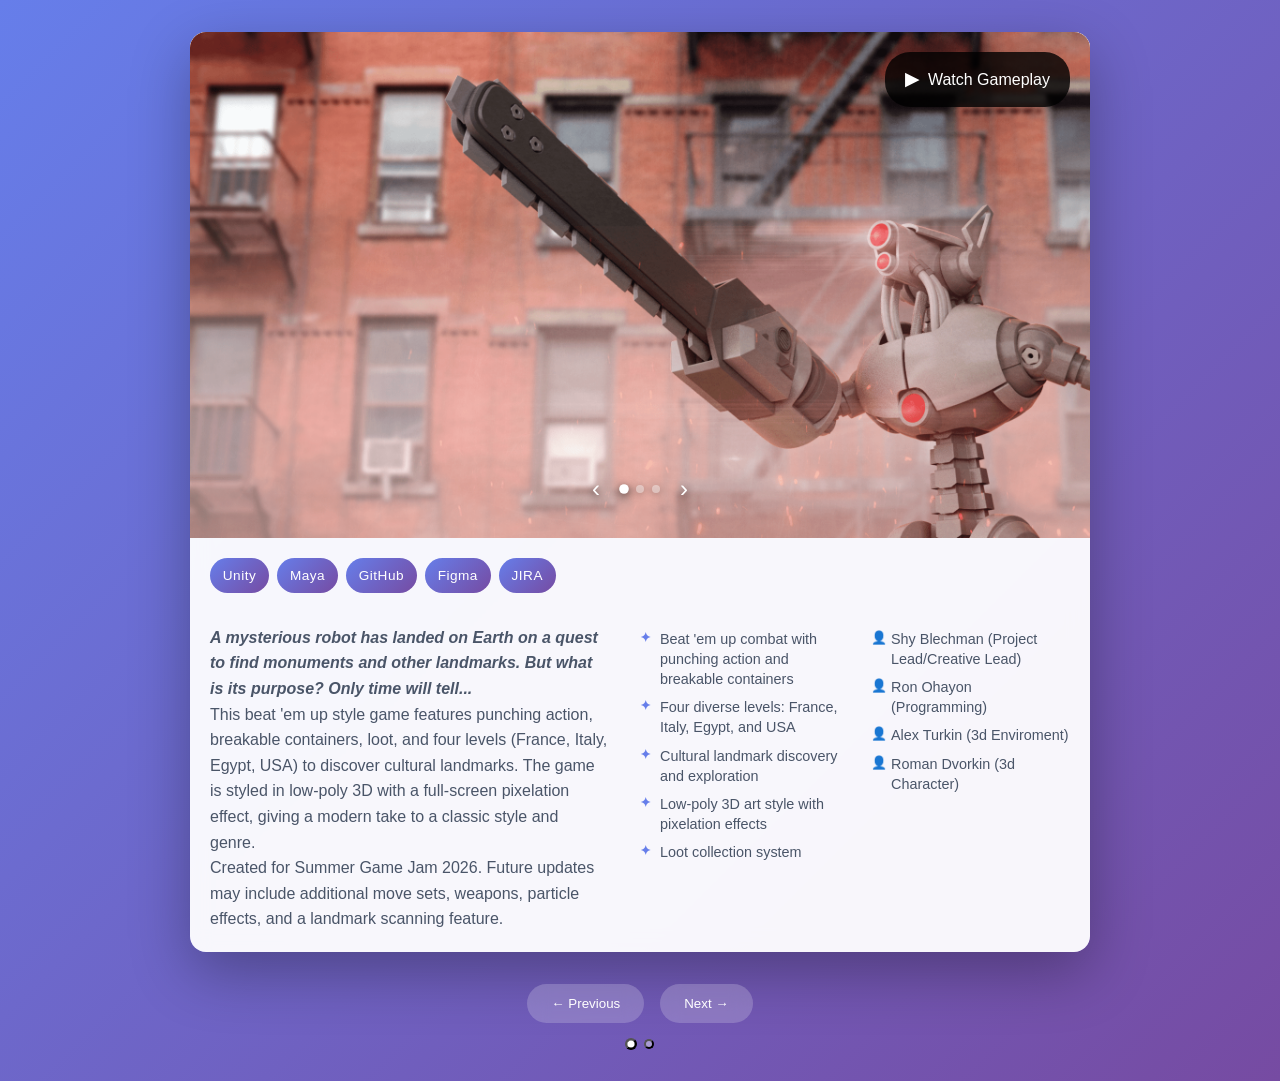
==== commit 428e5e23: "Refactor" ====
--- a/index.html
+++ b/index.html
@@ -3,30 +3,33 @@
 <head>
     <meta charset="UTF-8">
     <meta name="viewport" content="width=device-width, initial-scale=1.0">
-    <title>Your Portfolio</title>
+    <title>ShyBL Portfolio - Game Projects</title>
     <link rel="stylesheet" href="styles.css">
     <link rel="stylesheet" href="mobile.css">
 </head>
 <body>
+    <header></header>
     <main class="projects">
         <div class="container">
             <div id="carousel-container">
-                <div class="loading">Loading projects...</div>
+                <div class="loading-throbber">
+                    <div class="loading-spinner"></div>
+                </div>
+                <div class="loading-text">Loading projects...</div>
             </div>
         </div>
     </main>
-
+    <footer></footer>
     <!-- Video Popup -->
     <div id="video-popup" class="video-popup">
-        <div class="video-popup-content">
-            <button class="video-close">×</button>
+        <div class="video-popup-content" role="dialog" aria-modal="true">
+            <button class="video-close" aria-label="Close video">×</button>
             <video id="popup-video" controls>
                 <source src="" type="video/mp4">
                 Video not supported
             </video>
         </div>
     </div>
-
     <script src="script.js"></script>
 </body>
 </html>
--- a/styles.css
+++ b/styles.css
@@ -1,11 +1,12 @@
 :root {
     --primary-gradient: linear-gradient(135deg, #667eea 0%, #764ba2 100%);
     --card-bg: rgba(255, 255, 255, 0.95);
+    --carousel-bg: rgba(255, 255, 255, 0.95);
     --text-primary: #2d3748;
     --text-secondary: #4a5568;
-    --shadow-light: 0 4px 20px rgba(0, 0, 0, 0.1);
-    --shadow-heavy: 0 20px 60px rgba(0, 0, 0, 0.3);
-    --border-radius: 16px;
+    --shadow-light: 0 0.25rem 1.25rem rgba(0, 0, 0, 0.1);
+    --shadow-heavy: 0 1.25rem 3.75rem rgba(0, 0, 0, 0.3);
+    --border-radius: 1rem;
     --transition: all 0.3s cubic-bezier(0.4, 0, 0.2, 1);
 }
 
@@ -24,36 +25,13 @@
 }
 
 .container {
-    max-width: 1200px;
+    max-width: 75rem;
     margin: 0 auto;
     padding: 0 1rem;
 }
 
-.hero {
-    text-align: center;
-    padding: 4rem 0;
-    background: rgba(255, 255, 255, 0.1);
-    backdrop-filter: blur(20px);
-    border-bottom: 1px solid rgba(255, 255, 255, 0.2);
-}
-
-.hero h1 {
-    font-size: clamp(2.5rem, 5vw, 4rem);
-    font-weight: 700;
-    color: white;
-    margin-bottom: 1rem;
-    text-shadow: 0 2px 10px rgba(0, 0, 0, 0.3);
-}
-
-.hero p {
-    font-size: clamp(1.1rem, 2vw, 1.3rem);
-    color: rgba(255, 255, 255, 0.9);
-    max-width: 600px;
-    margin: 0 auto;
-}
-
 .projects {
-    padding: 4rem 0;
+    padding: 2rem 0;
 }
 
 .projects h2 {
@@ -71,8 +49,10 @@
     box-shadow: var(--shadow-heavy);
     background: var(--card-bg);
     backdrop-filter: blur(10px);
-    width: 135%;
-    margin-left: -17.5%;
+    max-width: 56.25rem;
+    width: 100%;
+    margin: 0 auto;
+    padding: 0 auto;
 }
 
 .carousel-track {
@@ -270,11 +250,11 @@
 }
 
 .project-content {
-    padding: 2rem;
+    padding: 1.25rem;
     flex-grow: 1;
     display: flex;
     flex-direction: column;
-    gap: 1.5rem;
+    gap: 1rem;
 }
 
 .project-header {
@@ -314,27 +294,6 @@
     white-space: pre-line;
 }
 
-.section-title {
-    font-size: 1rem;
-    font-weight: 600;
-    color: var(--text-primary);
-    margin-bottom: 0.5rem;
-    display: flex;
-    align-items: center;
-    gap: 0.5rem;
-    text-transform: uppercase;
-    letter-spacing: 0.5px;
-    font-size: 0.85rem;
-}
-
-.section-title::before {
-    content: '';
-    width: 3px;
-    height: 0.85rem;
-    background: var(--primary-gradient);
-    border-radius: 1px;
-}
-
 .feature-list,
 .team-list {
     list-style: none;
@@ -444,16 +403,23 @@
     display: flex;
     justify-content: center;
     align-items: center;
-    height: 120px;
+    height: 7.5rem;
 }
 
 .loading-spinner {
-    width: 48px;
-    height: 48px;
-    border: 6px solid rgba(102, 126, 234, 0.2);
-    border-top: 6px solid #667eea;
+    width: 3rem;
+    height: 3rem;
+    border: 0.375rem solid rgba(102, 126, 234, 0.2);
+    border-top: 0.375rem solid #667eea;
     border-radius: 50%;
     animation: spin 1s linear infinite;
+}
+
+.loading-text {
+    text-align: center;
+    color: white;
+    font-size: 1.1rem;
+    margin-top: 0.5rem;
 }
 
 @keyframes spin {
@@ -470,4 +436,11 @@
         padding: 0.6rem 1rem;
         font-size: 0.9rem;
     }
+} 
+
+.section-title,
+.project-title,
+.hero,
+.hero h1 {
+    display: none !important;
 } 
--- a/mobile.css
+++ b/mobile.css
@@ -1,198 +1,62 @@
-/* Mobile-specific styles */
+/* Only keep mobile-specific overrides. Remove any duplicate or unused styles that are already in styles.css. */
 @media (max-width: 768px) {
     .container {
-        padding: 0 1rem;
+        padding: 0 0.5rem;
     }
-
-    .hero {
-        padding: 2rem 0;
+    .projects {
+        padding: 1rem 0;
     }
-
-    .hero h1 {
-        font-size: 2rem;
-        margin-bottom: 0.5rem;
+    .carousel-wrapper {
+        border-radius: 0.75rem;
     }
-
-    .hero p {
-        font-size: 1rem;
-    }
-
-    .projects {
-        padding: 2rem 0;
-    }
-
-    .projects h2 {
-        font-size: 1.8rem;
-        margin-bottom: 2rem;
-    }
-
-    /* Mobile carousel adjustments */
-    .carousel-wrapper {
-        width: 100%;
-        margin-left: 0;
-        border-radius: 12px;
-    }
-
     .project-card {
         min-width: 100%;
     }
-
-    /* Mobile media area */
     .project-media {
-        aspect-ratio: 16/9;
-        min-height: 200px;
+        min-height: 140px;
     }
-
-    /* Mobile video button */
-    .video-button {
-        top: 15px;
-        right: 15px;
-        padding: 8px 12px;
-        font-size: 0.9rem;
+    .project-content {
+        padding: 1rem;
+        gap: 0.75rem;
     }
-
-    .play-icon {
-        font-size: 1rem;
-    }
-
-    /* Mobile screenshot navigation */
-    .screenshot-nav {
-        bottom: 15px;
-        padding: 8px 12px;
-        gap: 10px;
-    }
-
-    .screenshot-prev,
-    .screenshot-next {
-        font-size: 1.2rem;
-        padding: 8px;
-    }
-
-    .screenshot-dot {
-        width: 6px;
-        height: 6px;
-    }
-
-    /* Mobile content layout */
-    .project-content {
-        padding: 1.5rem;
+    .content-grid {
+        grid-template-columns: 1fr;
         gap: 1rem;
     }
-
-    .project-title {
-        font-size: 1.5rem;
-        margin-bottom: 0.5rem;
-    }
-
-    /* Mobile grid - stack vertically */
-    .content-grid {
-        grid-template-columns: 1fr;
-        gap: 1.5rem;
-    }
-
-    .content-column {
-        gap: 0.5rem;
-    }
-
-    .project-description {
-        font-size: 0.95rem;
-        line-height: 1.5;
-    }
-
-    .section-title {
-        font-size: 0.8rem;
-        margin-bottom: 0.5rem;
-    }
-
-    .feature-list li,
-    .team-list li {
-        font-size: 0.85rem;
-        padding: 0.2rem 0;
-        padding-left: 1rem;
-    }
-
     .tech-tag {
         padding: 0.3rem 0.6rem;
         font-size: 0.8rem;
     }
-
-    /* Mobile navigation */
     .carousel-nav {
-        margin-top: 1.5rem;
+        margin-top: 1rem;
         gap: 0.5rem;
     }
-
-    .nav-btn {
-        padding: 0.6rem 1rem;
-        font-size: 0.9rem;
-    }
-
     .carousel-dots {
-        margin-top: 0.8rem;
+        margin-top: 0.5rem;
         gap: 0.4rem;
     }
-
     .dot {
         width: 8px;
         height: 8px;
     }
-
-    /* Mobile video popup */
-    .video-popup-content {
-        max-width: 95vw;
-        max-height: 80vh;
+    .loading-throbber {
+        height: 4rem;
     }
-
-    .video-close {
-        top: -35px;
-        font-size: 1.5rem;
-        padding: 8px;
-    }
-
-    #popup-video {
-        border-radius: 8px;
-    }
-
-    /* Mobile loading/error */
-    .loading,
-    .error {
-        padding: 2rem 1rem;
-        font-size: 1rem;
+    .loading-spinner {
+        width: 2rem;
+        height: 2rem;
     }
 }
 
-/* Extra small devices */
 @media (max-width: 480px) {
-    .hero h1 {
-        font-size: 1.8rem;
+    .project-content {
+        padding: 0.5rem;
     }
-
-    .hero p {
-        font-size: 0.9rem;
-    }
-
-    .projects h2 {
-        font-size: 1.6rem;
-    }
-
-    .project-content {
-        padding: 1rem;
-    }
-
-    .project-title {
-        font-size: 1.3rem;
-    }
-
-    .tech-stack {
-        gap: 0.3rem;
-    }
-
     .tech-tag {
         padding: 0.25rem 0.5rem;
         font-size: 0.75rem;
     }
-
-    .nav-btn {
+    .carousel-nav {
         padding: 0.5rem 0.8rem;
         font-size: 0.8rem;
     }
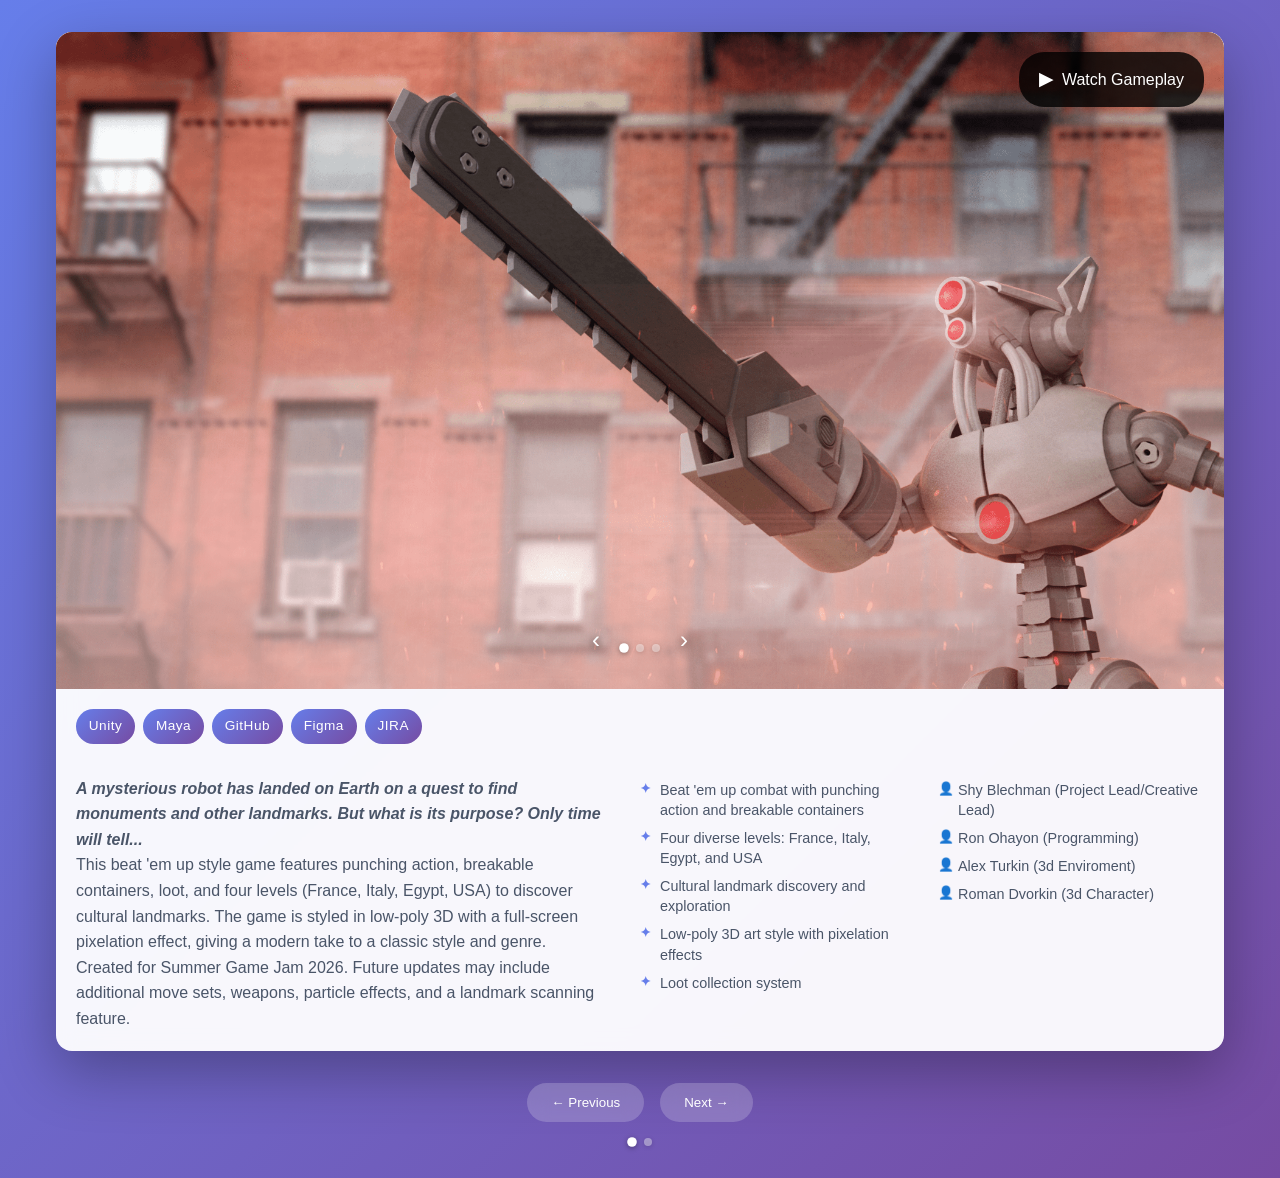
==== commit 7968ee67: "Extra site" ====
--- a/index.html
+++ b/index.html
@@ -8,6 +8,7 @@
     <link rel="stylesheet" href="mobile.css">
 </head>
 <body>
+
     <header></header>
     <main class="projects">
         <div class="container">
--- a/styles.css
+++ b/styles.css
@@ -24,6 +24,8 @@
     color: var(--text-primary);
 }
 
+
+
 .container {
     max-width: 75rem;
     margin: 0 auto;
@@ -49,7 +51,7 @@
     box-shadow: var(--shadow-heavy);
     background: var(--card-bg);
     backdrop-filter: blur(10px);
-    max-width: 56.25rem;
+    max-width: 112.5rem;
     width: 100%;
     margin: 0 auto;
     padding: 0 auto;
@@ -407,11 +409,11 @@
 }
 
 .loading-spinner {
-    width: 3rem;
-    height: 3rem;
-    border: 0.375rem solid rgba(102, 126, 234, 0.2);
-    border-top: 0.375rem solid #667eea;
-    border-radius: 50%;
+    width: 10rem;
+    height: 10rem;
+    border: 1rem solid rgba(102, 126, 234, 0.2);
+    border-top: 1rem solid #667eea;
+    border-radius: 100%;
     animation: spin 1s linear infinite;
 }
 
@@ -443,4 +445,30 @@
 .hero,
 .hero h1 {
     display: none !important;
+} 
+
+.dot,
+.screenshot-dot {
+    width: 8px;
+    height: 8px;
+    border-radius: 50%;
+    background: rgba(255, 255, 255, 0.4);
+    border: none;
+    cursor: pointer;
+    transition: var(--transition);
+    filter: drop-shadow(0 1px 2px rgba(0,0,0,0.35));
+}
+
+.dot.active,
+.screenshot-dot.active {
+    background: white;
+    transform: scale(1.2);
+}
+
+.carousel-dots,
+.screenshot-dots {
+    display: flex;
+    gap: 8px;
+    justify-content: center;
+    margin-top: 1rem;
 } 
--- a/mobile.css
+++ b/mobile.css
@@ -1,5 +1,6 @@
 /* Only keep mobile-specific overrides. Remove any duplicate or unused styles that are already in styles.css. */
 @media (max-width: 768px) {
+
     .container {
         padding: 0 0.5rem;
     }
@@ -49,6 +50,8 @@
 }
 
 @media (max-width: 480px) {
+
+    
     .project-content {
         padding: 0.5rem;
     }
